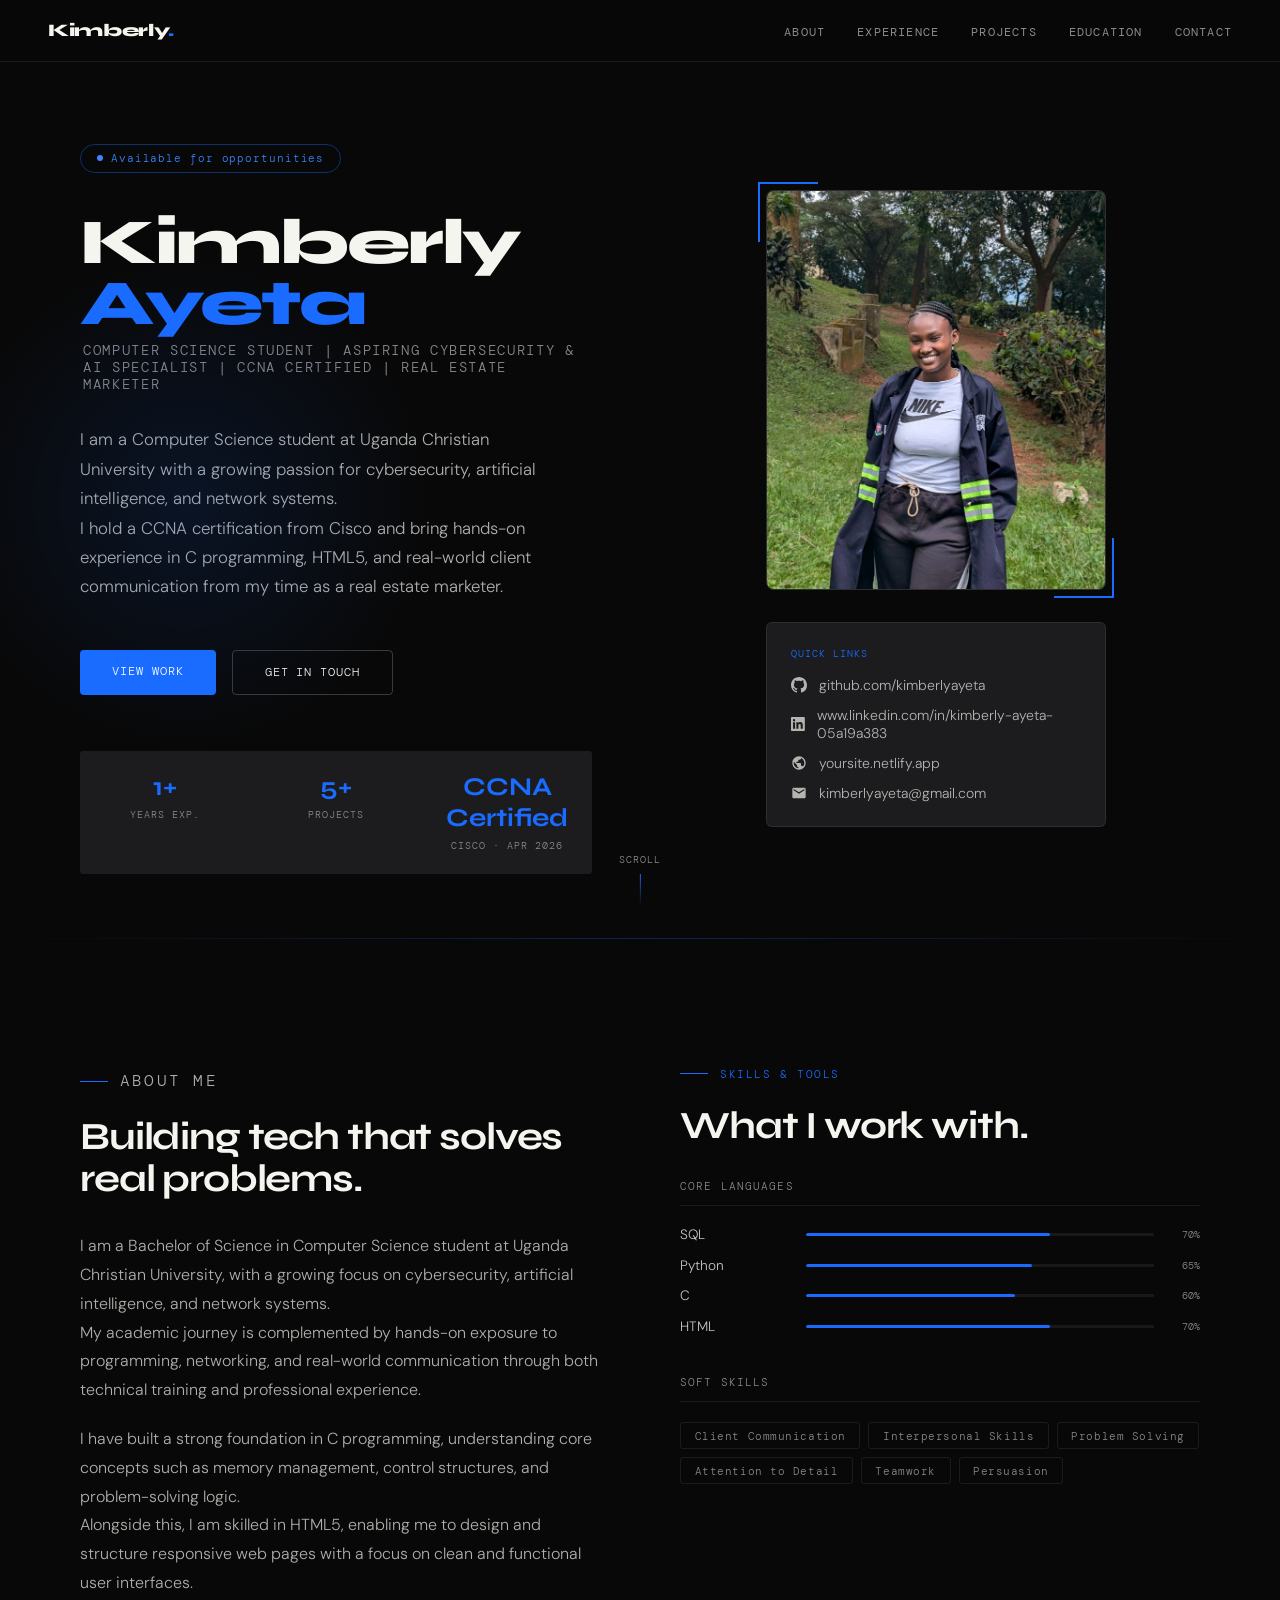
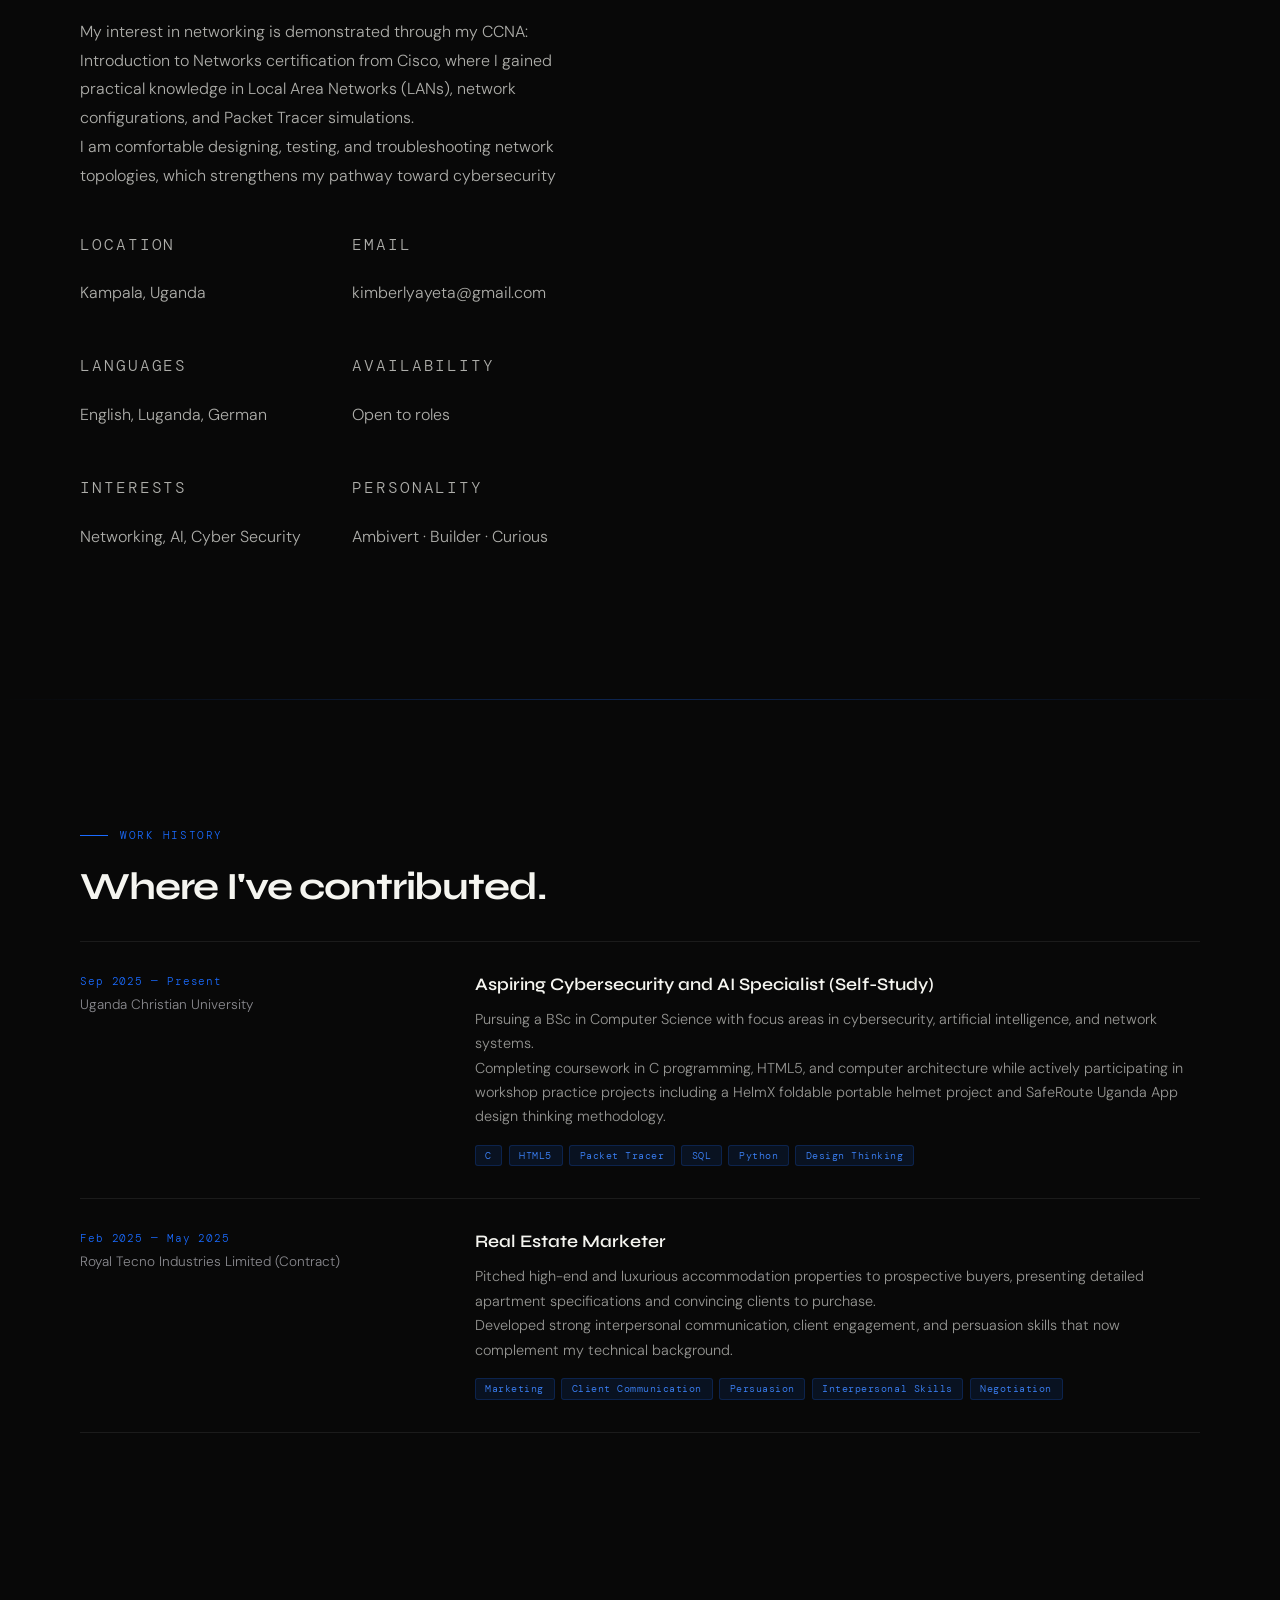
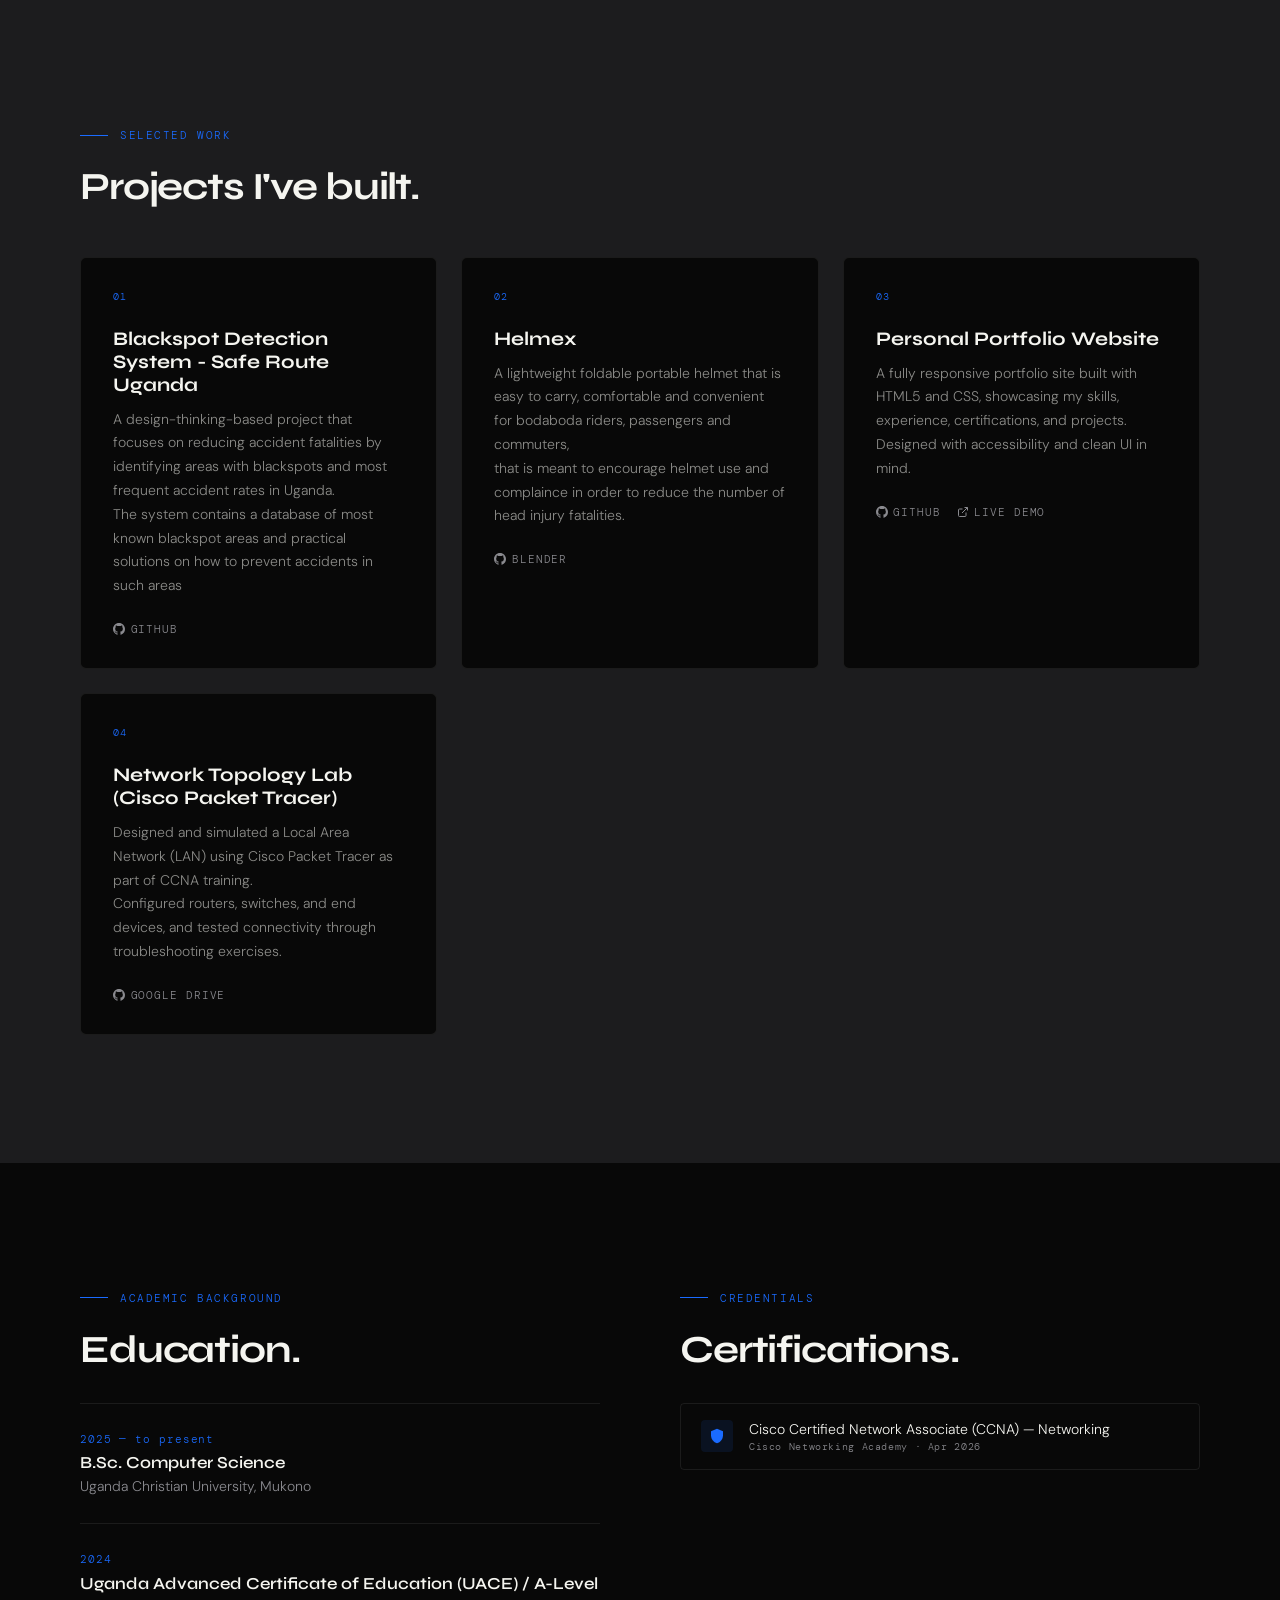
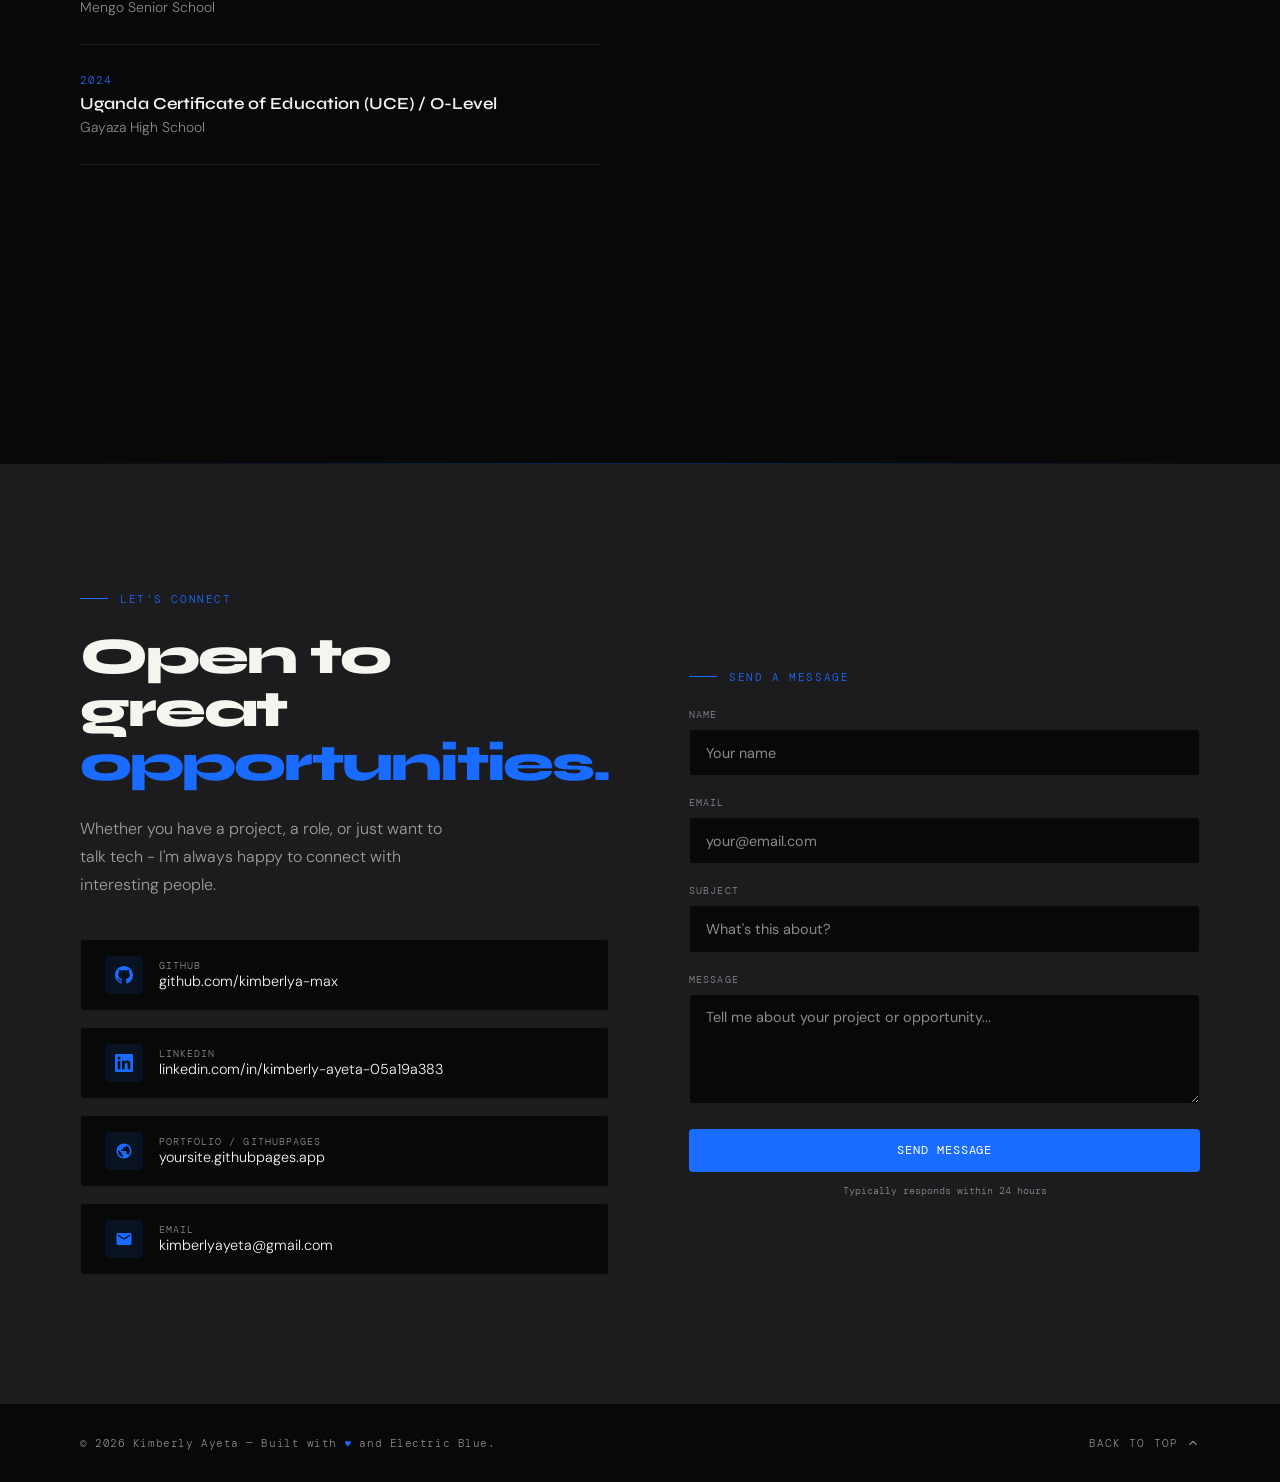
==== KIM'S WEBSITE PORTFOLIO/index.html @ e707eef5 "Add files via upload My final porfolio" ====
<!DOCTYPE html>
<html lang="en">
<head>
  <meta charset="UTF-8" />
  <meta name="viewport" content="width=device-width, initial-scale=1.0" />
  <title>Kimberly Rebecca Ayeta | Computer Science Student — Uganda Christian University</title>

  <!-- Google Fonts -->
  <link
    href="https://fonts.googleapis.com/css2?family=Syne:wght@400;600;700;800&family=DM+Mono:wght@300;400;500&family=DM+Sans:wght@300;400;500&display=swap"
    rel="stylesheet"
  />

  <!-- Stylesheet -->
  <link rel="stylesheet" href="css/style.css" />
</head>
<body>

  <!-- ═══════════════════════════════════════
       NAVIGATION
  ════════════════════════════════════════ -->
  <nav>
    <a class="nav-logo" href="#cover">Kimberly<span>.</span></a>
    <ul class="nav-links">
      <li><a href="#about">About</a></li>
      <li><a href="#experience">Experience</a></li>
      <li><a href="#projects">Projects</a></li>
      <li><a href="#education">Education</a></li>
      <li><a href="#contact">Contact</a></li>
    </ul>
  </nav>

  <!-- ═══════════════════════════════════════
       PAGE 1 — COVER
  ════════════════════════════════════════ -->
  <section id="cover">

    <!-- Left: Text content -->
    <div class="cover-left">
      <div class="status-pill">
        <span class="status-dot"></span>
        Available for opportunities
      </div>

      <h1 class="cover-name">
        Kimberly<br />
        <span class="line-blue">Ayeta</span>
      </h1>

      <p class="cover-title">Computer Science Student | Aspiring Cybersecurity & AI Specialist | CCNA Certified | Real Estate Marketer</p>

      <p class="cover-bio">
        I am a Computer Science student at Uganda Christian University with a growing passion for cybersecurity, artificial intelligence, and network systems.<br>I hold a CCNA certification from Cisco and bring hands-on experience in C programming, HTML5, and real-world client communication from my time as a real estate marketer.
      </p>

      <div class="cover-actions">
        <a href="#projects" class="btn-primary">View Work</a>
        <a href="#contact" class="btn-outline">Get in Touch</a>
      </div>

      <div class="stats-row">
        <div class="stat-cell">
          <span class="stat-num">1+</span>
          <span class="stat-label">Years Exp.</span>
        </div>
        <div class="stat-cell">
          <span class="stat-num">5+</span>
          <span class="stat-label">Projects</span>
        </div>
        <div class="stat-cell">
          <span class="stat-num">CCNA Certified</span>
          <span class="stat-label">Cisco · Apr 2026</span>
        </div>
      </div>
    </div>

    <!-- Right: Avatar + Quick Links -->
    <div class="cover-right">
      <div class="cover-right-inner">

        <div class="avatar-wrap">
          <div class="avatar-bg">
            <img src="assets/photo.jpg" alt="Kimberly Ayeta" class="avatar-photo" width="340" height="400" />
          </div>
          <div class="avatar-corner tl"></div>
          <div class="avatar-corner br"></div>
        </div>

        <!-- Quick links card -->
        <div class="quick-links-card">
          <p class="quick-links-label">Quick Links</p>
          <div class="quick-links-list">

            <a href="https://github.com/kimberlya-max/Kimberly-s-porfolio" target="_blank" class="quick-link">
              <!-- GitHub icon -->
              <svg width="16" height="16" viewBox="0 0 24 24" fill="currentColor" aria-hidden="true">
                <path d="M12 0C5.37 0 0 5.37 0 12c0 5.31 3.435 9.795 8.205 11.385.6.105.825-.255.825-.57
                  0-.285-.015-1.23-.015-2.235-3.015.555-3.795-.735-4.035-1.41-.135-.345-.72-1.41-1.23-1.695
                  -.42-.225-1.02-.78-.015-.795.945-.015 1.62.87 1.845 1.23 1.08 1.815 2.805 1.305 3.495.99
                  .105-.78.42-1.305.765-1.605-2.67-.3-5.46-1.335-5.46-5.925 0-1.305.465-2.385 1.23-3.225
                  -.12-.3-.54-1.53.12-3.18 0 0 1.005-.315 3.3 1.23.96-.27 1.98-.405 3-.405s2.04.135 3 .405
                  c2.295-1.56 3.3-1.23 3.3-1.23.66 1.65.24 2.88.12 3.18.765.84 1.23 1.905 1.23 3.225
                  0 4.605-2.805 5.625-5.475 5.925.435.375.81 1.095.81 2.22 0 1.605-.015 2.895-.015 3.3
                  0 .315.225.69.825.57A12.02 12.02 0 0024 12c0-6.63-5.37-12-12-12z"/>
              </svg>
              github.com/kimberlyayeta
            </a>

            <a href="https://www.linkedin.com/in/kimberly-ayeta-05a19a383?utm_source=share_via&utm_content=profile&utm_medium=member_android" target="_blank" class="quick-link">
              <!-- LinkedIn icon -->
              <svg width="16" height="16" viewBox="0 0 24 24" fill="currentColor" aria-hidden="true">
                <path d="M20.447 20.452h-3.554v-5.569c0-1.328-.027-3.037-1.852-3.037-1.853 0-2.136 1.445-2.136
                  2.939v5.667H9.351V9h3.414v1.561h.046c.477-.9 1.637-1.85 3.37-1.85 3.601 0 4.267 2.37 4.267
                  5.455v6.286zM5.337 7.433a2.062 2.062 0 01-2.063-2.065 2.064 2.064 0 112.063 2.065zm1.782
                  13.019H3.555V9h3.564v11.452zM22.225 0H1.771C.792 0 0 .774 0 1.729v20.542C0 23.227.792 24
                  1.771 24h20.451C23.2 24 24 23.227 24 22.271V1.729C24 .774 23.2 0 22.222 0h.003z"/>
              </svg>
              www.linkedin.com/in/kimberly-ayeta-05a19a383
            </a>

            <a href="https://app.netlify.com/user/settings#profile" target="_blank" class="quick-link">
              <!-- Globe icon -->
              <svg width="16" height="16" viewBox="0 0 24 24" fill="currentColor" aria-hidden="true">
                <path d="M12 2C6.48 2 2 6.48 2 12s4.48 10 10 10 10-4.48 10-10S17.52 2 12 2zm-1
                  17.93c-3.95-.49-7-3.85-7-7.93 0-.62.08-1.21.21-1.79L9 15v1c0 1.1.9 2 2 2v1.93zm6.9-2.54
                  c-.26-.81-1-1.39-1.9-1.39h-1v-3c0-.55-.45-1-1-1H8v-2h2c.55 0 1-.45 1-1V7h2c1.1 0 2-.9
                  2-2v-.41c2.93 1.19 5 4.06 5 7.41 0 2.08-.8 3.97-2.1 5.39z"/>
              </svg>
              yoursite.netlify.app
            </a>

            <a href="mailto:kimberlyayeta@gmail.com" class="quick-link">
              <!-- Email icon -->
              <svg width="16" height="16" viewBox="0 0 24 24" fill="currentColor" aria-hidden="true">
                <path d="M20 4H4c-1.1 0-2 .9-2 2v12c0 1.1.9 2 2 2h16c1.1 0 2-.9 2-2V6c0-1.1-.9-2-2-2zm0
                  4l-8 5-8-5V6l8 5 8-5v2z"/>
              </svg>
              kimberlyayeta@gmail.com
            </a>

          </div>
        </div>
      </div>
    </div>

    <a class="scroll-hint" href="#about">Scroll</a>
  </section>

  <div class="section-divider"></div>

  <!-- ═══════════════════════════════════════
       PAGE 2 — ABOUT + SKILLS
  ════════════════════════════════════════ -->
  <section id="about">

    <!-- About text -->
    <div class="about-body fade-in">
      <p class="section-tag">About Me</p>
      <h2 class="section-heading">Building tech that solves real problems.</h2>

      <p>
        I am a Bachelor of Science in Computer Science student at Uganda Christian University, with a growing focus on cybersecurity, artificial intelligence, and network systems.<br>My academic journey is complemented by hands-on exposure to programming, networking, and real-world communication through both technical training and professional experience.
      </p>
      <p>
        I have built a strong foundation in C programming, understanding core concepts such as memory management, control structures, and problem-solving logic.<br>Alongside this, I am skilled in HTML5, enabling me to design and structure responsive web pages with a focus on clean and functional user interfaces.
      </p>
      <p>
        My interest in networking is demonstrated through my CCNA: Introduction to Networks certification from Cisco, where I gained practical knowledge in Local Area Networks (LANs), network configurations, and Packet Tracer simulations.<br> I am comfortable designing, testing, and troubleshooting network topologies, which strengthens my pathway toward cybersecurity
      </p>

      <!-- Quick details grid -->
      <div class="about-details">
        <div class="detail-item">
          <p class="detail-label">Location</p>
          <p class="detail-value">Kampala, Uganda</p>
        </div>
        <div class="detail-item">
          <p class="detail-label">Email</p>
          <p class="detail-value">kimberlyayeta@gmail.com</p>
        </div>
        <div class="detail-item">
          <p class="detail-label">Languages</p>
          <p class="detail-value">English, Luganda, German</p>
        </div>
        <div class="detail-item">
          <p class="detail-label">Availability</p>
          <p class="detail-value detail-value--blue">Open to roles</p>
        </div>
        <div class="detail-item">
          <p class="detail-label">Interests</p>
          <p class="detail-value">Networking, AI, Cyber Security</p>
        </div>
        <div class="detail-item">
          <p class="detail-label">Personality</p>
          <p class="detail-value">Ambivert · Builder · Curious</p>
        </div>
      </div>
    </div>

    <!-- Skills panel -->
    <div class="skills-panel fade-in">
      <p class="section-tag">Skills &amp; Tools</p>
      <h2 class="section-heading">What I work with.</h2>

      <!-- Language bars -->
      <div class="skills-category">
        <p class="skills-cat-label">Core Languages</p>

        <div class="skill-row">
          <span class="skill-name">SQL</span>
          <div class="skill-bar-bg"><div class="skill-bar-fill" style="width: 70%"></div></div>
          <span class="skill-pct">70%</span>
        </div>
        <div class="skill-row">
          <span class="skill-name">Python</span>
          <div class="skill-bar-bg"><div class="skill-bar-fill" style="width: 65%"></div></div>
          <span class="skill-pct">65%</span>
        </div>
        <div class="skill-row">
          <span class="skill-name">C</span>
          <div class="skill-bar-bg"><div class="skill-bar-fill" style="width: 60%"></div></div>
          <span class="skill-pct">60%</span>
        </div>
        <div class="skill-row">
          <span class="skill-name">HTML</span>
          <div class="skill-bar-bg"><div class="skill-bar-fill" style="width: 70%"></div></div>
          <span class="skill-pct">70%</span>
        </div>
      </div>

      <!-- Soft skills -->
      <div class="skills-category">
        <p class="skills-cat-label">Soft Skills</p>
        <div class="tags-wrap">
          <span class="tag">Client Communication</span>
          <span class="tag">Interpersonal Skills</span>
          <span class="tag">Problem Solving</span>
          <span class="tag">Attention to Detail</span>
          <span class="tag">Teamwork</span>
          <span class="tag">Persuasion</span>
        </div>
      </div>
    </div>

  </section>

  <div class="section-divider"></div>

  <!-- ═══════════════════════════════════════
       PAGE 3a — EXPERIENCE
  ════════════════════════════════════════ -->
  <section id="experience">
    <p class="section-tag fade-in">Work History</p>
    <h2 class="section-heading fade-in">Where I've contributed.</h2>

    <div class="exp-item fade-in">
      <div class="exp-meta">
        <p class="exp-period">Sep 2025 — Present</p>
        <p class="exp-company">Uganda Christian University</p>
      </div>
      <div class="exp-content">
        <p class="exp-role">Aspiring Cybersecurity and AI Specialist (Self-Study)</p>
        <p class="exp-desc">
          Pursuing a BSc in Computer Science with focus areas in cybersecurity, artificial intelligence, and network systems.<br> Completing coursework in C programming, HTML5, and computer architecture while actively participating in workshop practice projects including a HelmX foldable portable helmet project and SafeRoute Uganda App design thinking methodology.
        </p>
        <div class="exp-tech">
          <span class="tech-badge">C</span>
          <span class="tech-badge">HTML5</span>
          <span class="tech-badge">Packet Tracer </span>
          <span class="tech-badge">SQL</span>
          <span class="tech-badge">Python</span>
          <span class="tech-badge">Design Thinking </span>
        </div>
      </div>
    </div>

    <div class="exp-item fade-in">
      <div class="exp-meta">
        <p class="exp-period">Feb 2025 — May 2025</p>
        <p class="exp-company">Royal Tecno Industries Limited (Contract)</p>
      </div>
      <div class="exp-content">
        <p class="exp-role">Real Estate Marketer</p>
        <p class="exp-desc">
          Pitched high-end and luxurious accommodation properties to prospective buyers, presenting detailed apartment specifications and convincing clients to purchase.<br> Developed strong interpersonal communication, client engagement, and persuasion skills that now complement my technical background.
        </p>
        <div class="exp-tech">
          <span class="tech-badge">Marketing</span>
          <span class="tech-badge">Client Communication</span>
          <span class="tech-badge">Persuasion</span>
          <span class="tech-badge">Interpersonal Skills</span>
          <span class="tech-badge">Negotiation</span>
        </div>
      </div>
    </div>
  </section>

  <!-- ═══════════════════════════════════════
       PAGE 3b — PROJECTS
  ════════════════════════════════════════ -->
  <section id="projects">
    <p class="section-tag fade-in">Selected Work</p>
    <h2 class="section-heading fade-in">Projects I've built.</h2>

    <div class="projects-grid">

      <div class="project-card fade-in">
        <p class="proj-num">01</p>
        <h3 class="proj-title">Blackspot Detection System - Safe Route Uganda</h3>
        <p class="proj-desc">
          A design-thinking-based project that focuses on reducing accident fatalities by identifying areas with blackspots and most frequent accident rates in Uganda.<br> The system contains a database of most known blackspot areas and practical solutions on how to prevent accidents in such areas
        </p>
        <div class="proj-links">
          <a href="https://github.com/kimberlya-max/MY-PROJECTS#saferoute-uganda--blackspot-detection-system-backend-mysql" target="_blank" class="proj-link">
            <svg viewBox="0 0 24 24" fill="currentColor" aria-hidden="true"><path d="M12 0C5.37 0 0 5.37 0 12c0 5.31 3.435 9.795 8.205 11.385.6.105.825-.255.825-.57 0-.285-.015-1.23-.015-2.235-3.015.555-3.795-.735-4.035-1.41-.135-.345-.72-1.41-1.23-1.695-.42-.225-1.02-.78-.015-.795.945-.015 1.62.87 1.845 1.23 1.08 1.815 2.805 1.305 3.495.99.105-.78.42-1.305.765-1.605-2.67-.3-5.46-1.335-5.46-5.925 0-1.305.465-2.385 1.23-3.225-.12-.3-.54-1.53.12-3.18 0 0 1.005-.315 3.3 1.23.96-.27 1.98-.405 3-.405s2.04.135 3 .405c2.295-1.56 3.3-1.23 3.3-1.23.66 1.65.24 2.88.12 3.18.765.84 1.23 1.905 1.23 3.225 0 4.605-2.805 5.625-5.475 5.925.435.375.81 1.095.81 2.22 0 1.605-.015 2.895-.015 3.3 0 .315.225.69.825.57A12.02 12.02 0 0024 12c0-6.63-5.37-12-12-12z"/></svg>
            GitHub
          </a>
        </div>
      </div>

      <div class="project-card fade-in">
        <p class="proj-num">02</p>
        <h3 class="proj-title">Helmex</h3>
        <p class="proj-desc">
          A lightweight foldable portable helmet that is easy to carry, comfortable and convenient for bodaboda riders, passengers and commuters, <br> that is meant to encourage helmet use and complaince in order to reduce the number of head injury fatalities.
        </p>
        <div class="proj-links">
          <a href="https://github.com/kimberlya-max/MY-PROJECTS" target="_blank" rel="noopener noreferrer" class="proj-link">
            <svg viewBox="0 0 24 24" fill="currentColor" aria-hidden="true"><path d="M12 0C5.37 0 0 5.37 0 12c0 5.31 3.435 9.795 8.205 11.385.6.105.825-.255.825-.57 0-.285-.015-1.23-.015-2.235-3.015.555-3.795-.735-4.035-1.41-.135-.345-.72-1.41-1.23-1.695-.42-.225-1.02-.78-.015-.795.945-.015 1.62.87 1.845 1.23 1.08 1.815 2.805 1.305 3.495.99.105-.78.42-1.305.765-1.605-2.67-.3-5.46-1.335-5.46-5.925 0-1.305.465-2.385 1.23-3.225-.12-.3-.54-1.53.12-3.18 0 0 1.005-.315 3.3 1.23.96-.27 1.98-.405 3-.405s2.04.135 3 .405c2.295-1.56 3.3-1.23 3.3-1.23.66 1.65.24 2.88.12 3.18.765.84 1.23 1.905 1.23 3.225 0 4.605-2.805 5.625-5.475 5.925.435.375.81 1.095.81 2.22 0 1.605-.015 2.895-.015 3.3 0 .315.225.69.825.57A12.02 12.02 0 0024 12c0-6.63-5.37-12-12-12z"/></svg>
            Blender
          </a>
        </div>
      </div>

<div class="project-card fade-in">
        <p class="proj-num">03</p>
        <h3 class="proj-title">Personal Portfolio Website</h3>
        <p class="proj-desc">
          A fully responsive portfolio site built with HTML5 and CSS, showcasing my skills, experience, certifications, and projects.<br>Designed with accessibility and clean UI in mind.
        </p>
        <div class="proj-links">
          <a href="https://github.com/kimberlya-max/Kimberly-s-porfolio" target="_blank" class="proj-link">
            <svg viewBox="0 0 24 24" fill="currentColor" aria-hidden="true"><path d="M12 0C5.37 0 0 5.37 0 12c0 5.31 3.435 9.795 8.205 11.385.6.105.825-.255.825-.57 0-.285-.015-1.23-.015-2.235-3.015.555-3.795-.735-4.035-1.41-.135-.345-.72-1.41-1.23-1.695-.42-.225-1.02-.78-.015-.795.945-.015 1.62.87 1.845 1.23 1.08 1.815 2.805 1.305 3.495.99.105-.78.42-1.305.765-1.605-2.67-.3-5.46-1.335-5.46-5.925 0-1.305.465-2.385 1.23-3.225-.12-.3-.54-1.53.12-3.18 0 0 1.005-.315 3.3 1.23.96-.27 1.98-.405 3-.405s2.04.135 3 .405c2.295-1.56 3.3-1.23 3.3-1.23.66 1.65.24 2.88.12 3.18.765.84 1.23 1.905 1.23 3.225 0 4.605-2.805 5.625-5.475 5.925.435.375.81 1.095.81 2.22 0 1.605-.015 2.895-.015 3.3 0 .315.225.69.825.57A12.02 12.02 0 0024 12c0-6.63-5.37-12-12-12z"/></svg>
            GitHub
          </a>
          <a href="#" target="_blank" class="proj-link">
            <svg viewBox="0 0 24 24" fill="none" stroke="currentColor" stroke-width="2" aria-hidden="true"><path d="M18 13v6a2 2 0 01-2 2H5a2 2 0 01-2-2V8a2 2 0 012-2h6M15 3h6v6M10 14L21 3"/></svg>
            Live Demo
          </a>
        </div>
      </div>

      <div class="project-card fade-in">
        <p class="proj-num">04</p>
        <h3 class="proj-title">Network Topology Lab (Cisco Packet Tracer)</h3>
        <p class="proj-desc">
          Designed and simulated a Local Area Network (LAN) using Cisco Packet Tracer as part of CCNA training.<br>Configured routers, switches, and end devices, and tested connectivity through troubleshooting exercises.
        </p>
        <div class="proj-links">
          <a href="https://drive.google.com/file/d/1_WL1U4s1t2oKHp_04tYePXTmS2MJbpeY/view?usp=drive_link" target="_blank" class="proj-link">
            <svg viewBox="0 0 24 24" fill="currentColor" aria-hidden="true"><path d="M12 0C5.37 0 0 5.37 0 12c0 5.31 3.435 9.795 8.205 11.385.6.105.825-.255.825-.57 0-.285-.015-1.23-.015-2.235-3.015.555-3.795-.735-4.035-1.41-.135-.345-.72-1.41-1.23-1.695-.42-.225-1.02-.78-.015-.795.945-.015 1.62.87 1.845 1.23 1.08 1.815 2.805 1.305 3.495.99.105-.78.42-1.305.765-1.605-2.67-.3-5.46-1.335-5.46-5.925 0-1.305.465-2.385 1.23-3.225-.12-.3-.54-1.53.12-3.18 0 0 1.005-.315 3.3 1.23.96-.27 1.98-.405 3-.405s2.04.135 3 .405c2.295-1.56 3.3-1.23 3.3-1.23.66 1.65.24 2.88.12 3.18.765.84 1.23 1.905 1.23 3.225 0 4.605-2.805 5.625-5.475 5.925.435.375.81 1.095.81 2.22 0 1.605-.015 2.895-.015 3.3 0 .315.225.69.825.57A12.02 12.02 0 0024 12c0-6.63-5.37-12-12-12z"/></svg>
            Google Drive
          </a>
        </div>
      </div>



    </div>
  </section>

  <!-- ═══════════════════════════════════════
       PAGE 3c — EDUCATION + CERTIFICATIONS
  ════════════════════════════════════════ -->
  <section id="education">

    <div class="fade-in">
      <p class="section-tag">Academic Background</p>
      <h2 class="section-heading">Education.</h2>

      <div class="edu-item">
        <p class="edu-year">2025 — to present </p>
        <p class="edu-degree">B.Sc. Computer Science</p>
        <p class="edu-school">Uganda Christian University, Mukono</p>
      </div>
      <div class="edu-item">
        <p class="edu-year">2024</p>
        <p class="edu-degree">Uganda Advanced Certificate of Education (UACE) / A-Level</p>
        <p class="edu-school">Mengo Senior School</p>
      </div>

      <div class="edu-item">
        <p class="edu-year">2024</p>
        <p class="edu-degree">Uganda Certificate of Education (UCE) / O-Level</p>
        <p class="edu-school">Gayaza High School</p>
      </div>
    </div>

    <div class="fade-in">
      <p class="section-tag">Credentials</p>
      <h2 class="section-heading">Certifications.</h2>

      <div class="cert-item">
        <div class="cert-icon">
          <svg viewBox="0 0 24 24" fill="currentColor" aria-hidden="true"><path d="M12 1L3 5v6c0 5.55 3.84 10.74 9 12 5.16-1.26 9-6.45 9-12V5l-9-4z"/></svg>
        </div>
        <div>
          <p class="cert-name">Cisco Certified Network Associate (CCNA) — Networking</p>
          <p class="cert-issuer">Cisco Networking Academy · Apr 2026</p>
        </div>
      </div>

    </div>

  </section>

  <div class="section-divider"></div>

  <!-- ═══════════════════════════════════════
       PAGE 3d — CONTACT
  ════════════════════════════════════════ -->
  <section id="contact">

    <div class="fade-in">
      <p class="section-tag">Let's Connect</p>
      <h2 class="contact-headline">Open to great<br /><span class="accent">opportunities.</span></h2>
      <p class="contact-sub">
        Whether you have a project, a role, or just want to talk tech -
        I'm always happy to connect with interesting people.
      </p>

      <div class="contact-links">

        <a href="https://github.com/kimberlya-max/Kimberly-s-porfolio" target="_blank" class="contact-link">
          <div class="contact-link-icon">
            <svg viewBox="0 0 24 24" fill="currentColor" aria-hidden="true"><path d="M12 0C5.37 0 0 5.37 0 12c0 5.31 3.435 9.795 8.205 11.385.6.105.825-.255.825-.57 0-.285-.015-1.23-.015-2.235-3.015.555-3.795-.735-4.035-1.41-.135-.345-.72-1.41-1.23-1.695-.42-.225-1.02-.78-.015-.795.945-.015 1.62.87 1.845 1.23 1.08 1.815 2.805 1.305 3.495.99.105-.78.42-1.305.765-1.605-2.67-.3-5.46-1.335-5.46-5.925 0-1.305.465-2.385 1.23-3.225-.12-.3-.54-1.53.12-3.18 0 0 1.005-.315 3.3 1.23.96-.27 1.98-.405 3-.405s2.04.135 3 .405c2.295-1.56 3.3-1.23 3.3-1.23.66 1.65.24 2.88.12 3.18.765.84 1.23 1.905 1.23 3.225 0 4.605-2.805 5.625-5.475 5.925.435.375.81 1.095.81 2.22 0 1.605-.015 2.895-.015 3.3 0 .315.225.69.825.57A12.02 12.02 0 0024 12c0-6.63-5.37-12-12-12z"/></svg>
          </div>
          <div class="contact-link-text">
            <p class="contact-link-platform">GitHub</p>
            <p class="contact-link-handle">github.com/kimberlya-max</p>
          </div>
        </a>

        <a href="https://www.linkedin.com/in/kimberly-ayeta-05a19a383" target="_blank" rel="noopener noreferrer" class="contact-link">
          <div class="contact-link-icon">
            <svg viewBox="0 0 24 24" fill="currentColor" aria-hidden="true"><path d="M20.447 20.452h-3.554v-5.569c0-1.328-.027-3.037-1.852-3.037-1.853 0-2.136 1.445-2.136 2.939v5.667H9.351V9h3.414v1.561h.046c.477-.9 1.637-1.85 3.37-1.85 3.601 0 4.267 2.37 4.267 5.455v6.286zM5.337 7.433a2.062 2.062 0 01-2.063-2.065 2.064 2.064 0 112.063 2.065zm1.782 13.019H3.555V9h3.564v11.452zM22.225 0H1.771C.792 0 0 .774 0 1.729v20.542C0 23.227.792 24 1.771 24h20.451C23.2 24 24 23.227 24 22.271V1.729C24 .774 23.2 0 22.222 0h.003z"/></svg>
          </div>
          <div class="contact-link-text">
            <p class="contact-link-platform">LinkedIn</p>
            <p class="contact-link-handle">linkedin.com/in/kimberly-ayeta-05a19a383</p>
          </div>
        </a>

        <a href="https://app.netlify.com/user/settings#profile" target="_blank" class="contact-link">
          <div class="contact-link-icon">
            <svg viewBox="0 0 24 24" fill="currentColor" aria-hidden="true"><path d="M12 2C6.48 2 2 6.48 2 12s4.48 10 10 10 10-4.48 10-10S17.52 2 12 2zm-1 17.93c-3.95-.49-7-3.85-7-7.93 0-.62.08-1.21.21-1.79L9 15v1c0 1.1.9 2 2 2v1.93zm6.9-2.54c-.26-.81-1-1.39-1.9-1.39h-1v-3c0-.55-.45-1-1-1H8v-2h2c.55 0 1-.45 1-1V7h2c1.1 0 2-.9 2-2v-.41c2.93 1.19 5 4.06 5 7.41 0 2.08-.8 3.97-2.1 5.39z"/></svg>
          </div>
          <div class="contact-link-text">
            <p class="contact-link-platform">Portfolio / githubpages</p>
            <p class="contact-link-handle">yoursite.githubpages.app</p>
          </div>
        </a>

        <a href="mailto:kimberlyayeta@gmail.com" class="contact-link">
          <div class="contact-link-icon">
            <svg viewBox="0 0 24 24" fill="currentColor" aria-hidden="true"><path d="M20 4H4c-1.1 0-2 .9-2 2v12c0 1.1.9 2 2 2h16c1.1 0 2-.9 2-2V6c0-1.1-.9-2-2-2zm0 4l-8 5-8-5V6l8 5 8-5v2z"/></svg>
          </div>
          <div class="contact-link-text">
            <p class="contact-link-platform">Email</p>
            <p class="contact-link-handle">kimberlyayeta@gmail.com</p>
          </div>
        </a>

      </div>
    </div>

    <!-- Contact form -->
    <div class="contact-form fade-in">
      <p class="section-tag">Send a Message</p>

      <div class="form-row">
        <label class="form-label" for="name">Name</label>
        <input id="name" type="text" class="form-input" placeholder="Your name" />
      </div>
      <div class="form-row">
        <label class="form-label" for="email">Email</label>
        <input id="email" type="email" class="form-input" placeholder="your@email.com" />
      </div>
      <div class="form-row">
        <label class="form-label" for="subject">Subject</label>
        <input id="subject" type="text" class="form-input" placeholder="What's this about?" />
      </div>
      <div class="form-row">
        <label class="form-label" for="message">Message</label>
        <textarea id="message" class="form-textarea" placeholder="Tell me about your project or opportunity..."></textarea>
      </div>

      <button class="btn-primary btn-full" id="send-btn">Send Message</button>
      <p class="form-note">Typically responds within 24 hours</p>
    </div>

  </section>

  <!-- ═══════════════════════════════════════
       FOOTER
  ════════════════════════════════════════ -->
  <footer>
    <p class="footer-copy">© 2026 Kimberly Ayeta — Built with <span>♥</span> and Electric Blue.</p>
    <a href="#cover" class="back-top">
      Back to Top
      <svg viewBox="0 0 24 24" fill="none" stroke="currentColor" stroke-width="2" aria-hidden="true">
        <path d="M18 15l-6-6-6 6"/>
      </svg>
    </a>
  </footer>

  <!-- JavaScript -->
  <script src="js/main.js"></script>

</body>
</html>
---- KIM'S WEBSITE PORTFOLIO/css/style.css ----
/* ============================================================
   PORTFOLIO — style.css
   Color palette: Black · White · Electric Blue (#1A6BFF)
   ============================================================ */

/* ── DESIGN TOKENS ── */
:root {
  --black:      #080808;
  --white:      #F5F5F0;
  --blue:       #1A6BFF;
  --blue-bright:#3D85FF;
  --blue-dim:   #0A3EAA;
  --blue-glow:  rgba(26, 107, 255, 0.15);
  --gray:       #1C1C1E;
  --gray-mid:   #2E2E32;
  --gray-text:  #8A8A8F;
  --border:     rgba(255, 255, 255, 0.08);
}

/* ── RESET ── */
*, *::before, *::after {
  box-sizing: border-box;
  margin: 0;
  padding: 0;
}

html {
  scroll-behavior: smooth;
  font-size: 16px;
}

body {
  background: var(--black);
  color: var(--white);
  font-family: 'DM Sans', sans-serif;
  font-weight: 300;
  overflow-x: hidden;
}

/* ============================================================
   NAVIGATION
   ============================================================ */
nav {
  position: fixed;
  top: 0; left: 0; right: 0;
  z-index: 100;
  display: flex;
  align-items: center;
  justify-content: space-between;
  padding: 1.25rem 3rem;
  background: rgba(8, 8, 8, 0.85);
  backdrop-filter: blur(12px);
  border-bottom: 1px solid var(--border);
}

.nav-logo {
  font-family: 'Syne', sans-serif;
  font-weight: 800;
  font-size: 1.1rem;
  letter-spacing: -0.02em;
  color: var(--white);
  text-decoration: none;
}

.nav-logo span {
  color: var(--blue);
}

.nav-links {
  display: flex;
  gap: 2rem;
  list-style: none;
}

.nav-links a {
  font-family: 'DM Mono', monospace;
  font-size: 0.75rem;
  font-weight: 400;
  color: var(--gray-text);
  text-decoration: none;
  text-transform: uppercase;
  letter-spacing: 0.1em;
  transition: color 0.2s;
}

.nav-links a:hover {
  color: var(--blue-bright);
}

/* ── General section defaults ── */
section {
  min-height: 100vh;
}

/* ============================================================
   SHARED COMPONENTS
   ============================================================ */

/* Section tag */
.section-tag {
  font-family: 'DM Mono', monospace;
  font-size: 0.7rem;
  color: var(--blue);
  text-transform: uppercase;
  letter-spacing: 0.14em;
  margin-bottom: 1.5rem;
  display: flex;
  align-items: center;
  gap: 0.75rem;
}

.section-tag::before {
  content: '';
  width: 28px;
  height: 1px;
  background: var(--blue);
}

/* Section heading */
.section-heading {
  font-family: 'Syne', sans-serif;
  font-weight: 700;
  font-size: clamp(2rem, 3vw, 3rem);
  line-height: 1.1;
  letter-spacing: -0.03em;
  margin-bottom: 2rem;
}

/* Buttons */
.btn-primary {
  display: inline-block;
  padding: 0.85rem 2rem;
  background: var(--blue);
  color: #fff;
  border: none;
  border-radius: 4px;
  font-family: 'DM Mono', monospace;
  font-size: 0.75rem;
  letter-spacing: 0.08em;
  text-transform: uppercase;
  text-decoration: none;
  cursor: pointer;
  transition: background 0.2s, transform 0.15s;
}

.btn-primary:hover {
  background: var(--blue-bright);
  transform: translateY(-1px);
}

.btn-outline {
  display: inline-block;
  padding: 0.85rem 2rem;
  background: transparent;
  color: var(--white);
  border: 1px solid rgba(255, 255, 255, 0.2);
  border-radius: 4px;
  font-family: 'DM Mono', monospace;
  font-size: 0.75rem;
  letter-spacing: 0.08em;
  text-transform: uppercase;
  text-decoration: none;
  cursor: pointer;
  transition: border-color 0.2s, color 0.2s;
}

.btn-outline:hover {
  border-color: var(--blue);
  color: var(--blue);
}

.btn-full {
  width: 100%;
  text-align: center;
}

/* Section divider */
.section-divider {
  width: 100%;
  height: 1px;
  background: linear-gradient(to right, transparent, var(--blue), transparent);
  opacity: 0.3;
}

/* Skill tags */
.tags-wrap {
  display: flex;
  flex-wrap: wrap;
  gap: 0.5rem;
  margin-top: 0.5rem;
}

.tag {
  padding: 0.35rem 0.85rem;
  border: 1px solid var(--border);
  border-radius: 3px;
  font-family: 'DM Mono', monospace;
  font-size: 0.7rem;
  color: var(--gray-text);
  letter-spacing: 0.05em;
  transition: border-color 0.2s, color 0.2s;
}

.tag:hover {
  border-color: rgba(26, 107, 255, 0.5);
  color: var(--blue-bright);
}

/* Tech badges (experience section) */
.tech-badge {
  padding: 0.2rem 0.6rem;
  background: rgba(26, 107, 255, 0.1);
  border: 1px solid rgba(26, 107, 255, 0.2);
  border-radius: 3px;
  font-family: 'DM Mono', monospace;
  font-size: 0.65rem;
  color: var(--blue-bright);
  letter-spacing: 0.05em;
}

/* Fade-in animation (JS adds .visible) */
.fade-in {
  opacity: 0;
  transform: translateY(24px);
  transition: opacity 0.7s ease, transform 0.7s ease;
}

.fade-in.visible {
  opacity: 1;
  transform: translateY(0);
}

/* ============================================================
   PAGE 1 — COVER
   ============================================================ */
#cover {
  display: grid;
  grid-template-columns: 1fr 1fr;
  min-height: 100vh;
  padding-top: 5rem;
  position: relative;
}

/* ── Cover left ── */
.cover-left {
  display: flex;
  flex-direction: column;
  justify-content: center;
  padding: 4rem 3rem 4rem 5rem;
  position: relative;
}

.cover-left::before {
  content: '';
  position: absolute;
  top: 20%;
  left: -10%;
  width: 500px;
  height: 500px;
  background: radial-gradient(circle, rgba(26, 107, 255, 0.12) 0%, transparent 70%);
  pointer-events: none;
}

/* Status pill */
.status-pill {
  display: inline-flex;
  align-items: center;
  gap: 0.5rem;
  padding: 0.4rem 1rem;
  border: 1px solid rgba(26, 107, 255, 0.4);
  border-radius: 999px;
  font-family: 'DM Mono', monospace;
  font-size: 0.7rem;
  color: var(--blue-bright);
  letter-spacing: 0.08em;
  margin-bottom: 2.5rem;
  width: fit-content;
}

.status-dot {
  width: 6px;
  height: 6px;
  border-radius: 50%;
  background: var(--blue-bright);
  animation: pulse 2s infinite;
}

@keyframes pulse {
  0%, 100% { opacity: 1; }
  50%       { opacity: 0.3; }
}

/* Name */
.cover-name {
  font-family: 'Syne', sans-serif;
  font-weight: 800;
  font-size: clamp(3.5rem, 5vw, 5.5rem);
  line-height: 0.95;
  letter-spacing: -0.04em;
  margin-bottom: 0.5rem;
}

.cover-name .line-blue {
  color: var(--blue);
  display: block;
}

.cover-title {
  font-family: 'DM Mono', monospace;
  font-size: 0.85rem;
  color: var(--gray-text);
  letter-spacing: 0.12em;
  text-transform: uppercase;
  margin-bottom: 2rem;
  padding-left: 0.2rem;
}

.cover-bio {
  font-size: 1.05rem;
  line-height: 1.75;
  color: rgba(245, 245, 240, 0.7);
  max-width: 480px;
  margin-bottom: 3rem;
}

.cover-actions {
  display: flex;
  gap: 1rem;
  flex-wrap: wrap;
}

/* Stats row */
.stats-row {
  display: flex;
  gap: 1px;
  margin-top: 3.5rem;
  background: var(--border);
  border-radius: 4px;
  overflow: hidden;
}

.stat-cell {
  flex: 1;
  padding: 1.25rem;
  background: var(--gray);
  text-align: center;
}

.stat-num {
  font-family: 'Syne', sans-serif;
  font-weight: 700;
  font-size: 1.6rem;
  color: var(--blue);
  display: block;
}

.stat-label {
  font-family: 'DM Mono', monospace;
  font-size: 0.65rem;
  color: var(--gray-text);
  text-transform: uppercase;
  letter-spacing: 0.1em;
}

/* ── Cover right ── */
.cover-right {
  display: flex;
  align-items: center;
  justify-content: center;
  padding: 4rem 5rem 4rem 2rem;
}

.cover-right-inner {
  width: 100%;
  display: flex;
  flex-direction: column;
  align-items: center;
}

/* Avatar */
.avatar-wrap {
  position: relative;
  width: 340px;
  height: 400px;
}

.avatar-bg {
  position: absolute;
  inset: 0;
  border-radius: 8px;
  background: var(--gray);
  border: 1px solid var(--border);
  overflow: hidden;
}

.avatar-initials {
  width: 100%;
  height: 100%;
  display: flex;
  align-items: center;
  justify-content: center;
  font-family: 'Syne', sans-serif;
  font-weight: 800;
  font-size: 7rem;
  color: rgba(26, 107, 255, 0.2);
  letter-spacing: -0.05em;
  user-select: none;
}

/* Replace initials with a real photo — see index.html comments */
.avatar-photo {
  width: 100%;
  height: 100%;
  object-fit: cover;
  object-position: center 15%;
  display: block;
}

/* Corner decorations */
.avatar-corner {
  position: absolute;
  width: 60px;
  height: 60px;
  border-color: var(--blue);
  border-style: solid;
}

.avatar-corner.tl { top: -8px; left: -8px; border-width: 2px 0 0 2px; }
.avatar-corner.br { bottom: -8px; right: -8px; border-width: 0 2px 2px 0; }

/* Quick links card */
.quick-links-card {
  margin-top: 2rem;
  width: 340px;
  padding: 1.5rem;
  background: var(--gray);
  border: 1px solid var(--border);
  border-radius: 6px;
}

.quick-links-label {
  font-family: 'DM Mono', monospace;
  font-size: 0.65rem;
  color: var(--blue);
  text-transform: uppercase;
  letter-spacing: 0.1em;
  margin-bottom: 1rem;
}

.quick-links-list {
  display: flex;
  flex-direction: column;
  gap: 0.75rem;
}

.quick-link {
  display: flex;
  align-items: center;
  gap: 0.75rem;
  text-decoration: none;
  color: rgba(245, 245, 240, 0.7);
  font-size: 0.875rem;
  transition: color 0.2s;
}

.quick-link:hover {
  color: var(--blue-bright);
}

/* Scroll hint */
.scroll-hint {
  position: absolute;
  bottom: 2rem;
  left: 50%;
  transform: translateX(-50%);
  display: flex;
  flex-direction: column;
  align-items: center;
  gap: 0.5rem;
  font-family: 'DM Mono', monospace;
  font-size: 0.65rem;
  color: var(--gray-text);
  letter-spacing: 0.1em;
  text-transform: uppercase;
  text-decoration: none;
}

.scroll-hint::after {
  content: '';
  width: 1px;
  height: 32px;
  background: linear-gradient(to bottom, var(--blue), transparent);
  animation: scrollAnim 1.6s ease-in-out infinite;
}

@keyframes scrollAnim {
  0%   { transform: scaleY(0); transform-origin: top; }
  50%  { transform: scaleY(1); transform-origin: top; }
  51%  { transform: scaleY(1); transform-origin: bottom; }
  100% { transform: scaleY(0); transform-origin: bottom; }
}

/* ============================================================
   PAGE 2 — ABOUT + SKILLS
   ============================================================ */
#about {
  padding: 8rem 5rem;
  display: grid;
  grid-template-columns: 1fr 1fr;
  gap: 5rem;
  align-items: start;
}

/* About body */
.about-body p {
  font-size: 1rem;
  line-height: 1.8;
  color: rgba(245, 245, 240, 0.7);
  margin-bottom: 1.25rem;
}

.about-details {
  margin-top: 2.5rem;
  display: grid;
  grid-template-columns: 1fr 1fr;
  gap: 1.5rem;
}

.detail-label {
  font-family: 'DM Mono', monospace;
  font-size: 0.65rem;
  text-transform: uppercase;
  letter-spacing: 0.12em;
  color: var(--gray-text);
  margin-bottom: 0.35rem;
}

.detail-value {
  font-size: 0.9rem;
  color: var(--white);
}

.detail-value--blue {
  color: var(--blue);
}

/* Skills panel */
.skills-category {
  margin-bottom: 2.5rem;
}

.skills-cat-label {
  font-family: 'DM Mono', monospace;
  font-size: 0.7rem;
  text-transform: uppercase;
  letter-spacing: 0.1em;
  color: var(--gray-text);
  margin-bottom: 1.25rem;
  padding-bottom: 0.75rem;
  border-bottom: 1px solid var(--border);
}

.skill-row {
  display: flex;
  align-items: center;
  gap: 1rem;
  margin-bottom: 0.85rem;
}

.skill-name {
  font-size: 0.85rem;
  width: 110px;
  flex-shrink: 0;
  color: rgba(245, 245, 240, 0.8);
}

.skill-bar-bg {
  flex: 1;
  height: 3px;
  background: rgba(255, 255, 255, 0.07);
  border-radius: 999px;
  overflow: hidden;
}

.skill-bar-fill {
  height: 100%;
  background: var(--blue);
  border-radius: 999px;
}

.skill-pct {
  font-family: 'DM Mono', monospace;
  font-size: 0.65rem;
  color: var(--gray-text);
  width: 30px;
  text-align: right;
}

/* ============================================================
   PAGE 3a — EXPERIENCE
   ============================================================ */
#experience {
  padding: 8rem 5rem;
}

.exp-item {
  display: grid;
  grid-template-columns: 1fr 2fr;
  gap: 2rem;
  padding: 2rem 0;
  border-top: 1px solid var(--border);
}

.exp-item:last-of-type {
  border-bottom: 1px solid var(--border);
}

.exp-period {
  font-family: 'DM Mono', monospace;
  font-size: 0.7rem;
  color: var(--blue);
  letter-spacing: 0.08em;
  margin-bottom: 0.5rem;
}

.exp-company {
  font-size: 0.85rem;
  color: var(--gray-text);
}

.exp-role {
  font-family: 'Syne', sans-serif;
  font-weight: 600;
  font-size: 1.1rem;
  margin-bottom: 0.75rem;
}

.exp-desc {
  font-size: 0.9rem;
  line-height: 1.7;
  color: rgba(245, 245, 240, 0.6);
  margin-bottom: 1rem;
}

.exp-tech {
  display: flex;
  flex-wrap: wrap;
  gap: 0.4rem;
}

/* ============================================================
   PAGE 3b — PROJECTS
   ============================================================ */
#projects {
  padding: 8rem 5rem;
  background: var(--gray);
}

.projects-grid {
  display: grid;
  grid-template-columns: repeat(3, 1fr);
  gap: 1.5rem;
  margin-top: 3rem;
}

.project-card {
  background: var(--black);
  border: 1px solid var(--border);
  border-radius: 6px;
  padding: 2rem;
  transition: border-color 0.2s, transform 0.2s;
  position: relative;
  overflow: hidden;
}

/* Blue top-border reveal on hover */
.project-card::before {
  content: '';
  position: absolute;
  top: 0; left: 0; right: 0;
  height: 2px;
  background: var(--blue);
  transform: scaleX(0);
  transform-origin: left;
  transition: transform 0.3s ease;
}

.project-card:hover::before {
  transform: scaleX(1);
}

.project-card:hover {
  border-color: rgba(26, 107, 255, 0.3);
  transform: translateY(-3px);
}

.proj-num {
  font-family: 'DM Mono', monospace;
  font-size: 0.65rem;
  color: var(--blue);
  letter-spacing: 0.1em;
  margin-bottom: 1.5rem;
}

.proj-title {
  font-family: 'Syne', sans-serif;
  font-weight: 700;
  font-size: 1.2rem;
  margin-bottom: 0.75rem;
}

.proj-desc {
  font-size: 0.875rem;
  line-height: 1.7;
  color: rgba(245, 245, 240, 0.55);
  margin-bottom: 1.5rem;
}

.proj-links {
  display: flex;
  gap: 1rem;
  align-items: center;
}

.proj-link {
  font-family: 'DM Mono', monospace;
  font-size: 0.7rem;
  color: var(--gray-text);
  text-decoration: none;
  text-transform: uppercase;
  letter-spacing: 0.08em;
  transition: color 0.2s;
  display: flex;
  align-items: center;
  gap: 0.35rem;
}

.proj-link:hover {
  color: var(--blue-bright);
}

.proj-link svg {
  width: 12px;
  height: 12px;
}

/* ============================================================
   PAGE 3c — EDUCATION
   ============================================================ */
#education {
  padding: 8rem 5rem;
  display: grid;
  grid-template-columns: 1fr 1fr;
  gap: 5rem;
  align-items: start;
}

.edu-item {
  padding: 1.75rem 0;
  border-top: 1px solid var(--border);
}

.edu-item:last-of-type {
  border-bottom: 1px solid var(--border);
}

.edu-year {
  font-family: 'DM Mono', monospace;
  font-size: 0.7rem;
  color: var(--blue);
  letter-spacing: 0.08em;
  margin-bottom: 0.4rem;
}

.edu-degree {
  font-family: 'Syne', sans-serif;
  font-weight: 600;
  font-size: 1.05rem;
  margin-bottom: 0.25rem;
}

.edu-school {
  font-size: 0.875rem;
  color: var(--gray-text);
}

.cert-item {
  display: flex;
  align-items: center;
  gap: 1rem;
  padding: 1rem 1.25rem;
  border: 1px solid var(--border);
  border-radius: 4px;
  margin-bottom: 0.75rem;
  transition: border-color 0.2s;
}

.cert-item:hover {
  border-color: rgba(26, 107, 255, 0.3);
}

.cert-icon {
  width: 32px;
  height: 32px;
  background: rgba(26, 107, 255, 0.1);
  border-radius: 4px;
  display: flex;
  align-items: center;
  justify-content: center;
  flex-shrink: 0;
}

.cert-icon svg {
  width: 16px;
  height: 16px;
  fill: var(--blue);
}

.cert-name {
  font-size: 0.875rem;
  margin-bottom: 0.1rem;
}

.cert-issuer {
  font-family: 'DM Mono', monospace;
  font-size: 0.65rem;
  color: var(--gray-text);
  letter-spacing: 0.06em;
}

/* ============================================================
   PAGE 3d — CONTACT
   ============================================================ */
#contact {
  padding: 8rem 5rem;
  background: var(--gray);
  display: grid;
  grid-template-columns: 1fr 1fr;
  gap: 5rem;
  align-items: center;
}

.contact-headline {
  font-family: 'Syne', sans-serif;
  font-weight: 800;
  font-size: clamp(2.5rem, 4vw, 4rem);
  line-height: 1.05;
  letter-spacing: -0.04em;
  margin-bottom: 1.5rem;
}

.contact-headline .accent {
  color: var(--blue);
}

.contact-sub {
  font-size: 1rem;
  line-height: 1.75;
  color: rgba(245, 245, 240, 0.6);
  max-width: 380px;
  margin-bottom: 2.5rem;
}

.contact-links {
  display: flex;
  flex-direction: column;
  gap: 1rem;
}

.contact-link {
  display: flex;
  align-items: center;
  gap: 1rem;
  padding: 1rem 1.5rem;
  background: var(--black);
  border: 1px solid var(--border);
  border-radius: 4px;
  text-decoration: none;
  transition: border-color 0.2s, background 0.2s;
}

.contact-link:hover {
  border-color: rgba(26, 107, 255, 0.4);
  background: rgba(26, 107, 255, 0.05);
}

.contact-link-icon {
  width: 38px;
  height: 38px;
  background: rgba(26, 107, 255, 0.1);
  border-radius: 4px;
  display: flex;
  align-items: center;
  justify-content: center;
  flex-shrink: 0;
}

.contact-link-icon svg {
  width: 18px;
  height: 18px;
  fill: var(--blue);
}

.contact-link-platform {
  font-family: 'DM Mono', monospace;
  font-size: 0.65rem;
  text-transform: uppercase;
  letter-spacing: 0.1em;
  color: var(--gray-text);
}

.contact-link-handle {
  font-size: 0.9rem;
  color: var(--white);
}

/* Contact form */
.form-row {
  margin-bottom: 1.25rem;
}

.form-label {
  display: block;
  font-family: 'DM Mono', monospace;
  font-size: 0.65rem;
  text-transform: uppercase;
  letter-spacing: 0.1em;
  color: var(--gray-text);
  margin-bottom: 0.5rem;
}

.form-input,
.form-textarea {
  width: 100%;
  padding: 0.85rem 1rem;
  background: var(--black);
  border: 1px solid var(--border);
  border-radius: 4px;
  color: var(--white);
  font-family: 'DM Sans', sans-serif;
  font-size: 0.9rem;
  outline: none;
  transition: border-color 0.2s;
}

.form-input:focus,
.form-textarea:focus {
  border-color: rgba(26, 107, 255, 0.5);
}

.form-textarea {
  min-height: 110px;
  resize: vertical;
}

::placeholder {
  color: var(--gray-text);
}

.form-note {
  font-family: 'DM Mono', monospace;
  font-size: 0.65rem;
  color: var(--gray-text);
  margin-top: 0.75rem;
  text-align: center;
}

/* ============================================================
   FOOTER
   ============================================================ */
footer {
  padding: 2rem 5rem;
  display: flex;
  align-items: center;
  justify-content: space-between;
  border-top: 1px solid var(--border);
}

.footer-copy {
  font-family: 'DM Mono', monospace;
  font-size: 0.7rem;
  color: var(--gray-text);
  letter-spacing: 0.05em;
}

.footer-copy span {
  color: var(--blue);
}

.back-top {
  font-family: 'DM Mono', monospace;
  font-size: 0.7rem;
  color: var(--gray-text);
  text-decoration: none;
  text-transform: uppercase;
  letter-spacing: 0.1em;
  transition: color 0.2s;
  display: flex;
  align-items: center;
  gap: 0.5rem;
}

.back-top:hover {
  color: var(--blue-bright);
}

.back-top svg {
  width: 14px;
  height: 14px;
}

/* ============================================================
   RESPONSIVE — Tablet / Mobile (≤ 900px)
   ============================================================ */
@media (max-width: 900px) {
  nav {
    padding: 1rem 1.5rem;
  }

  .nav-links {
    gap: 1.25rem;
  }

  /* Stack cover vertically on mobile */
  #cover {
    grid-template-columns: 1fr;
  }

  .cover-left {
    padding: 6rem 1.5rem 1.5rem;
  }

  /* Stack cover: intro first, then photo and quick links */
  .cover-right {
    display: flex;
    padding: 0 1.5rem 3rem;
  }

  .cover-right-inner {
    max-width: 100%;
  }

  .avatar-wrap {
    width: min(100%, 300px);
    height: 360px;
    margin: 0 auto;
  }

  .quick-links-card {
    width: 100%;
    max-width: 340px;
    margin-left: auto;
    margin-right: auto;
  }

  /* Single-column layouts */
  #about,
  #education,
  #contact {
    grid-template-columns: 1fr;
    padding: 5rem 1.5rem;
  }

  #experience,
  #projects {
    padding: 5rem 1.5rem;
  }

  /* Stack experience items */
  .exp-item {
    grid-template-columns: 1fr;
    gap: 0.75rem;
  }

  /* Single-column projects */
  .projects-grid {
    grid-template-columns: 1fr;
  }

  footer {
    padding: 2rem 1.5rem;
    flex-direction: column;
    gap: 1rem;
  }
}

@media (min-width: 901px) and (max-width: 1200px) {
  .projects-grid {
    grid-template-columns: repeat(2, 1fr);
  }
}
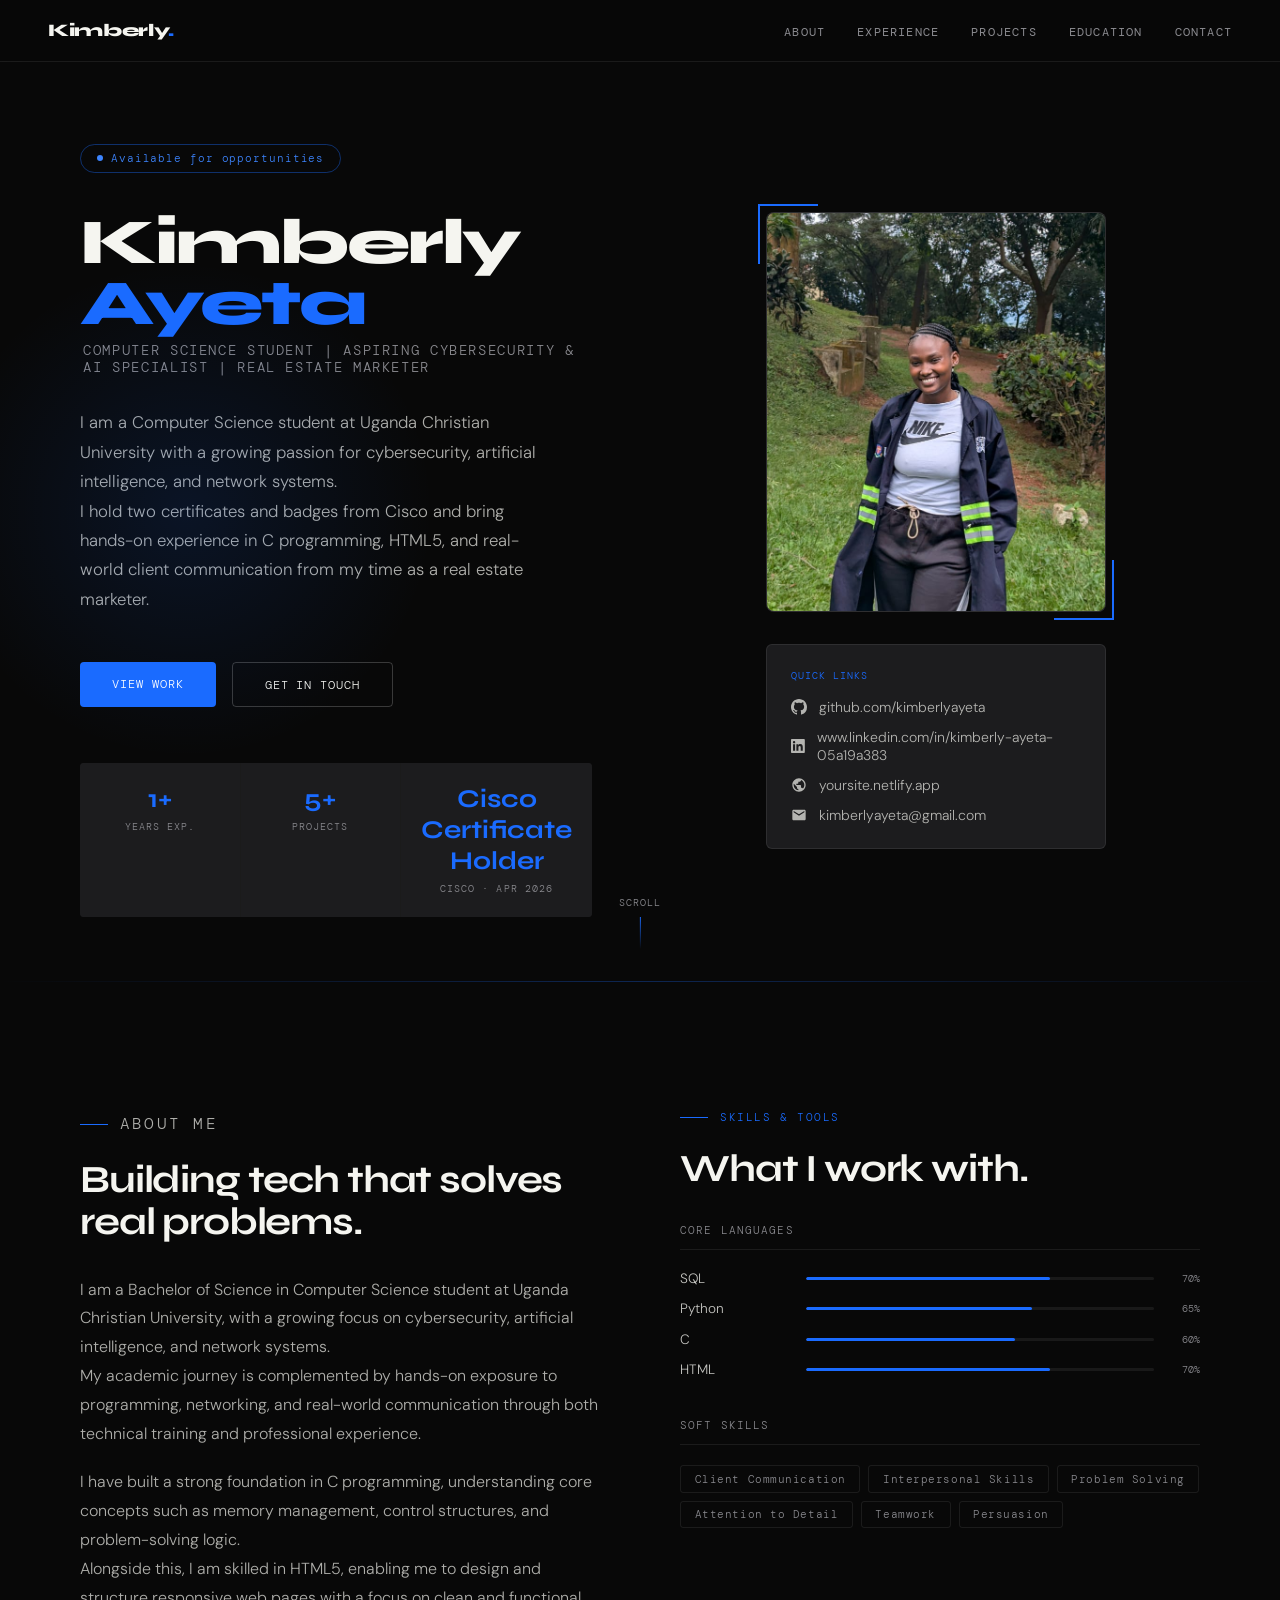
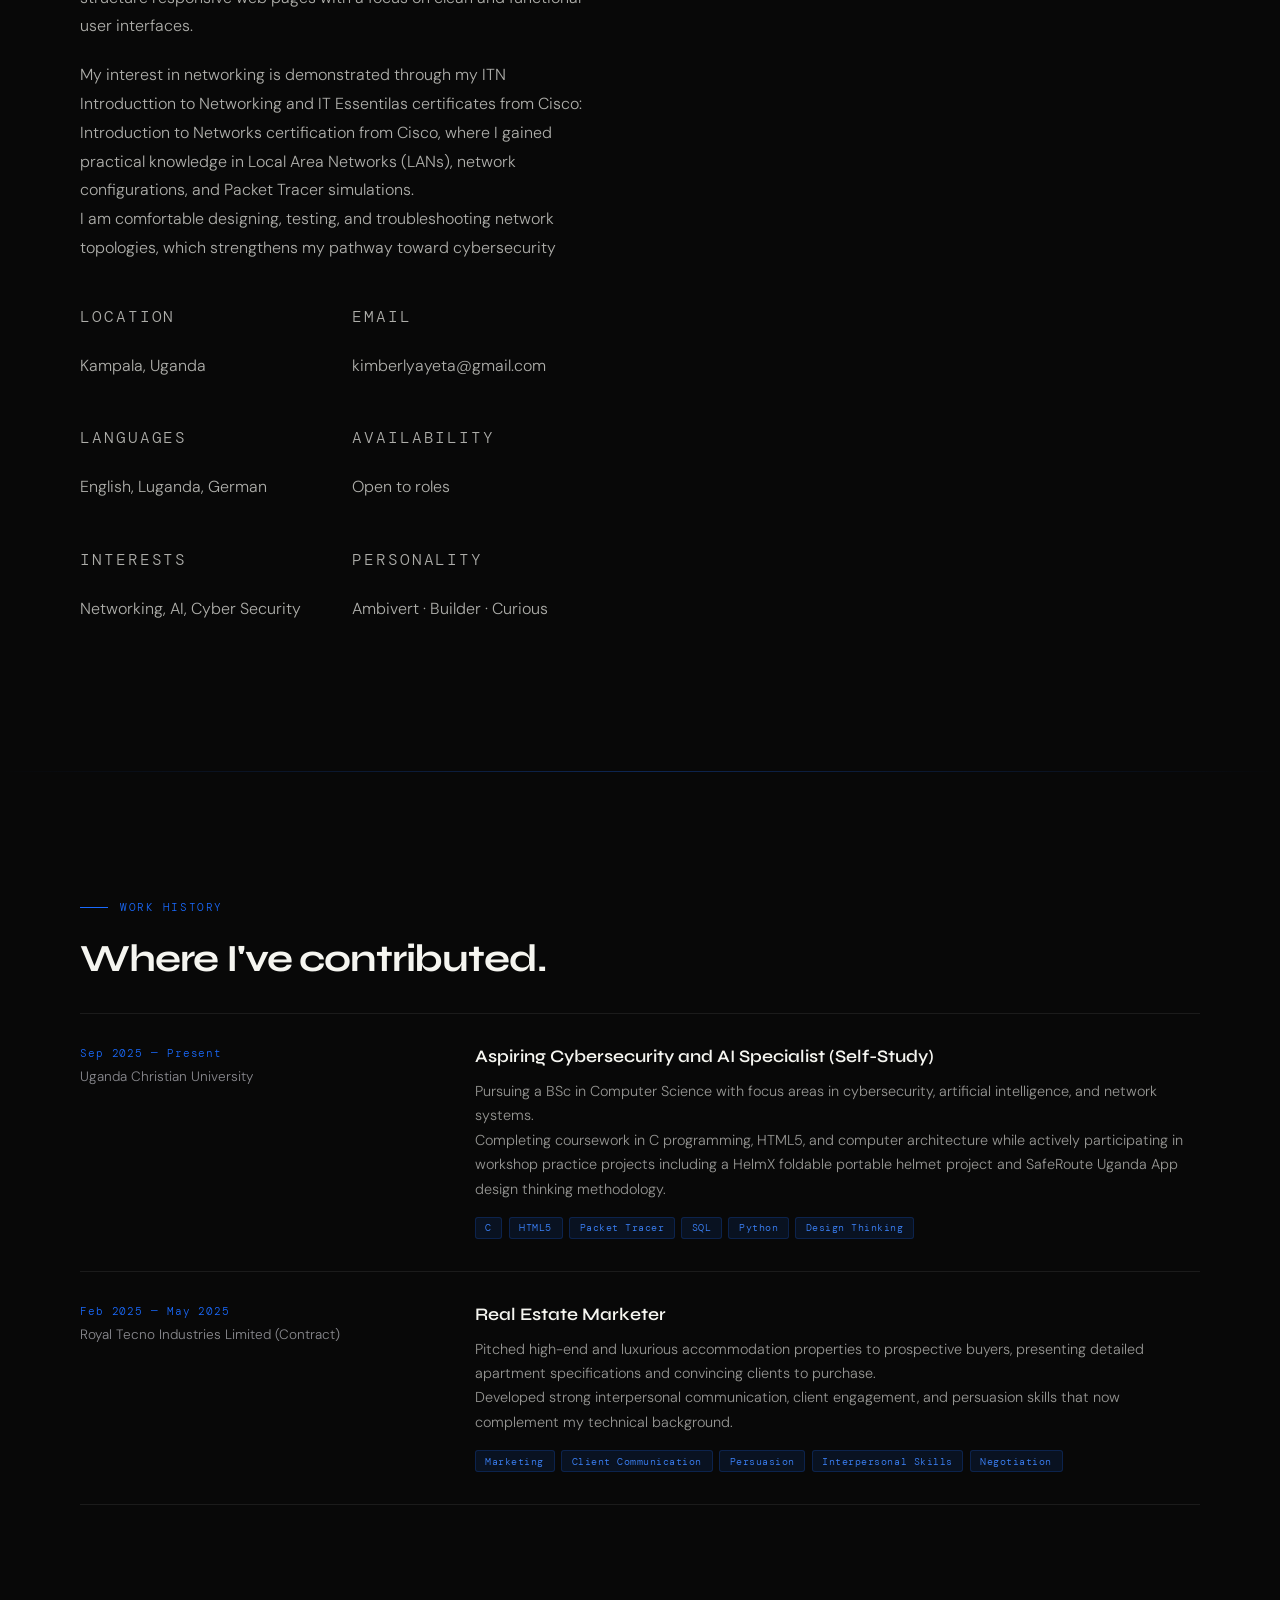
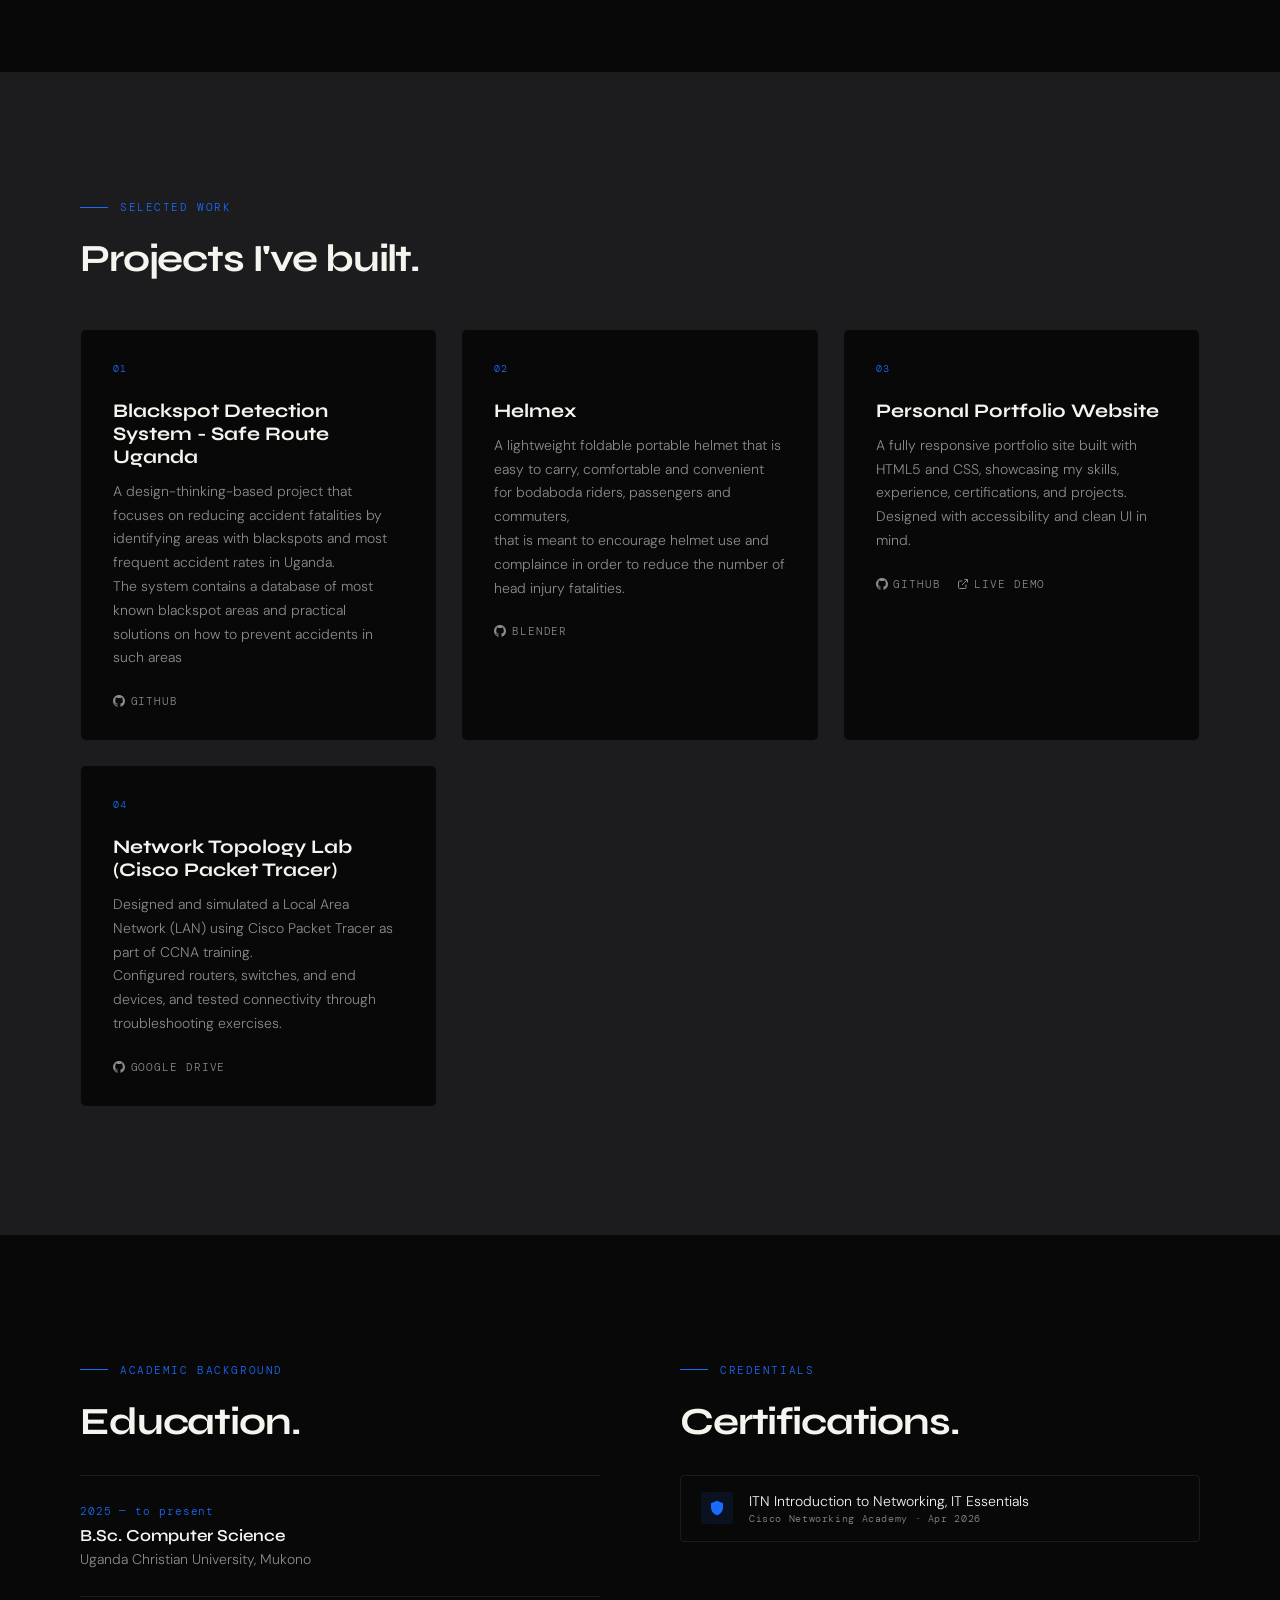
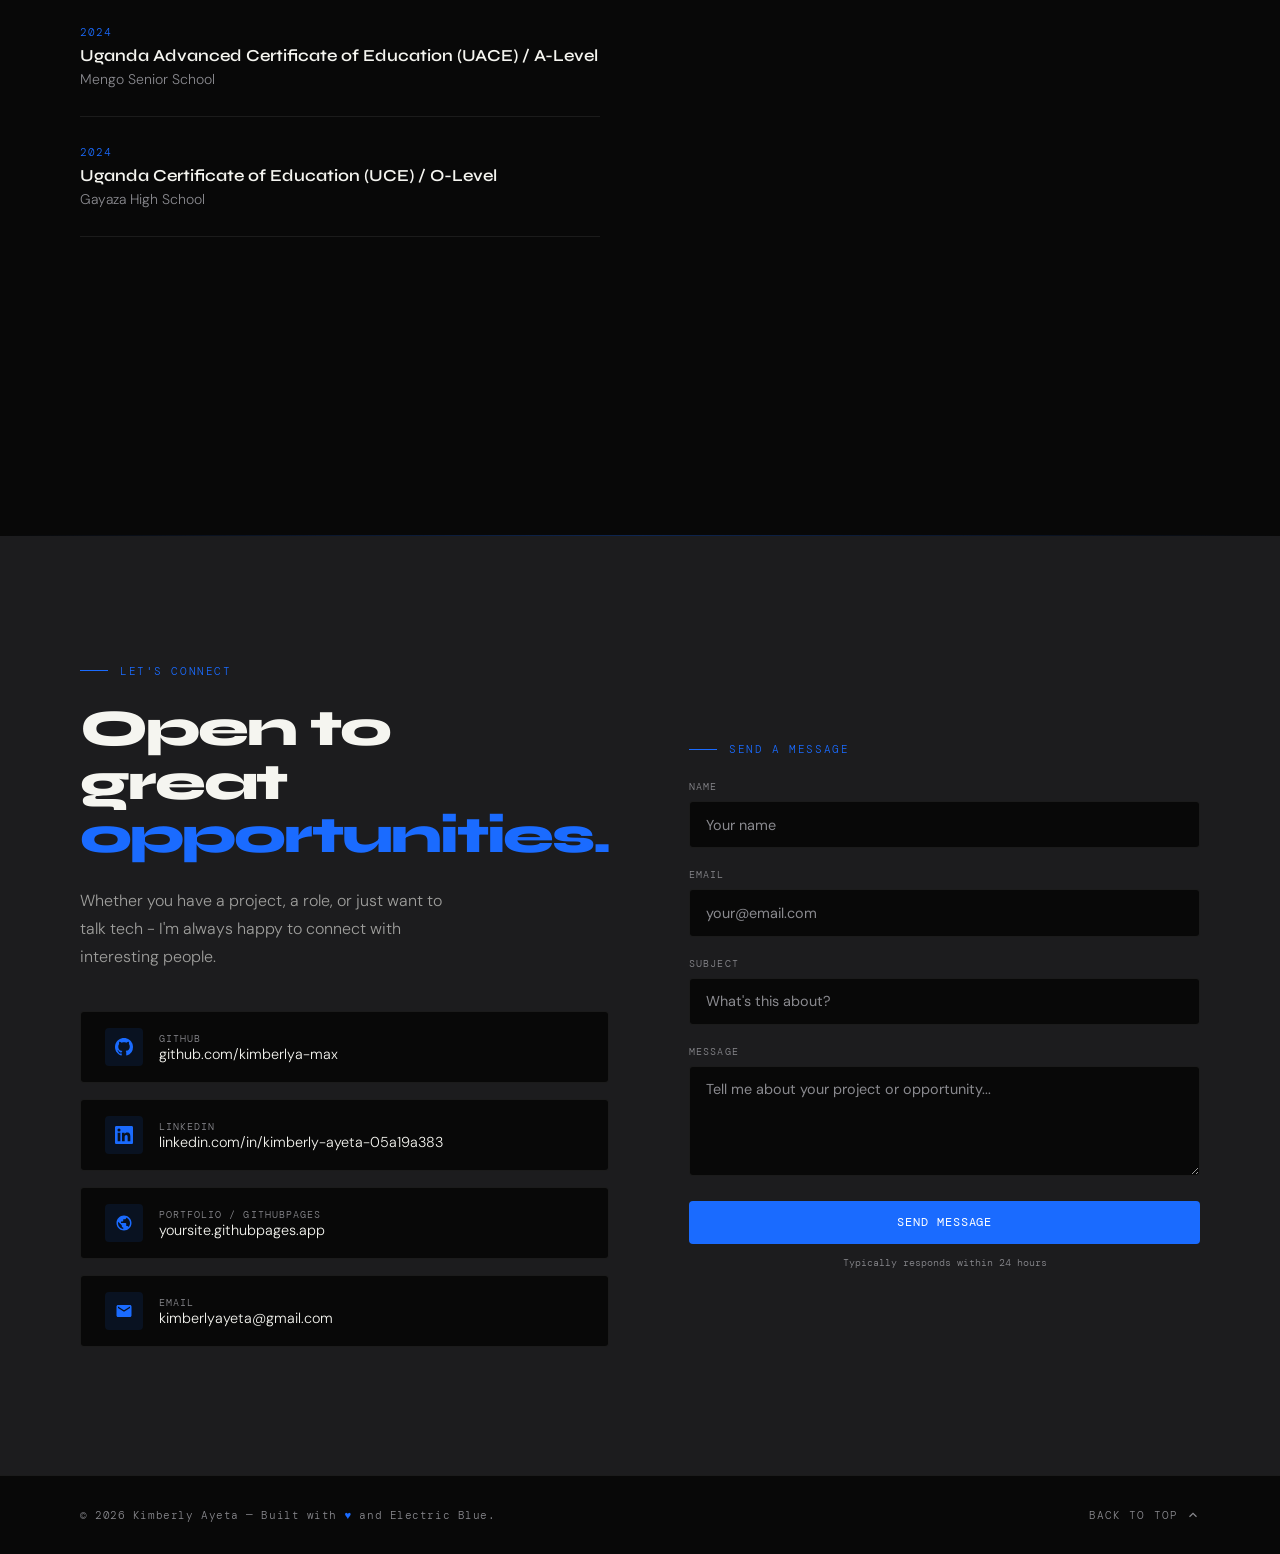
==== commit 08bd6bdb: "Update portfolio homepage" ====
--- a/KIM'S WEBSITE PORTFOLIO/index.html
+++ b/KIM'S WEBSITE PORTFOLIO/index.html
@@ -47,10 +47,10 @@
         <span class="line-blue">Ayeta</span>
       </h1>
 
-      <p class="cover-title">Computer Science Student | Aspiring Cybersecurity & AI Specialist | CCNA Certified | Real Estate Marketer</p>
+      <p class="cover-title">Computer Science Student | Aspiring Cybersecurity & AI Specialist | Real Estate Marketer</p>
 
       <p class="cover-bio">
-        I am a Computer Science student at Uganda Christian University with a growing passion for cybersecurity, artificial intelligence, and network systems.<br>I hold a CCNA certification from Cisco and bring hands-on experience in C programming, HTML5, and real-world client communication from my time as a real estate marketer.
+        I am a Computer Science student at Uganda Christian University with a growing passion for cybersecurity, artificial intelligence, and network systems.<br>I hold two certificates and badges from Cisco and bring hands-on experience in C programming, HTML5, and real-world client communication from my time as a real estate marketer.
       </p>
 
       <div class="cover-actions">
@@ -68,7 +68,7 @@
           <span class="stat-label">Projects</span>
         </div>
         <div class="stat-cell">
-          <span class="stat-num">CCNA Certified</span>
+          <span class="stat-num">Cisco Certificate Holder</span>
           <span class="stat-label">Cisco · Apr 2026</span>
         </div>
       </div>
@@ -165,7 +165,7 @@
         I have built a strong foundation in C programming, understanding core concepts such as memory management, control structures, and problem-solving logic.<br>Alongside this, I am skilled in HTML5, enabling me to design and structure responsive web pages with a focus on clean and functional user interfaces.
       </p>
       <p>
-        My interest in networking is demonstrated through my CCNA: Introduction to Networks certification from Cisco, where I gained practical knowledge in Local Area Networks (LANs), network configurations, and Packet Tracer simulations.<br> I am comfortable designing, testing, and troubleshooting network topologies, which strengthens my pathway toward cybersecurity
+        My interest in networking is demonstrated through my ITN Introducttion to Networking and IT Essentilas certificates from Cisco: Introduction to Networks certification from Cisco, where I gained practical knowledge in Local Area Networks (LANs), network configurations, and Packet Tracer simulations.<br> I am comfortable designing, testing, and troubleshooting network topologies, which strengthens my pathway toward cybersecurity
       </p>
 
       <!-- Quick details grid -->
@@ -405,7 +405,7 @@
           <svg viewBox="0 0 24 24" fill="currentColor" aria-hidden="true"><path d="M12 1L3 5v6c0 5.55 3.84 10.74 9 12 5.16-1.26 9-6.45 9-12V5l-9-4z"/></svg>
         </div>
         <div>
-          <p class="cert-name">Cisco Certified Network Associate (CCNA) — Networking</p>
+          <p class="cert-name">ITN Introduction to Networking, IT Essentials</p>
           <p class="cert-issuer">Cisco Networking Academy · Apr 2026</p>
         </div>
       </div>
